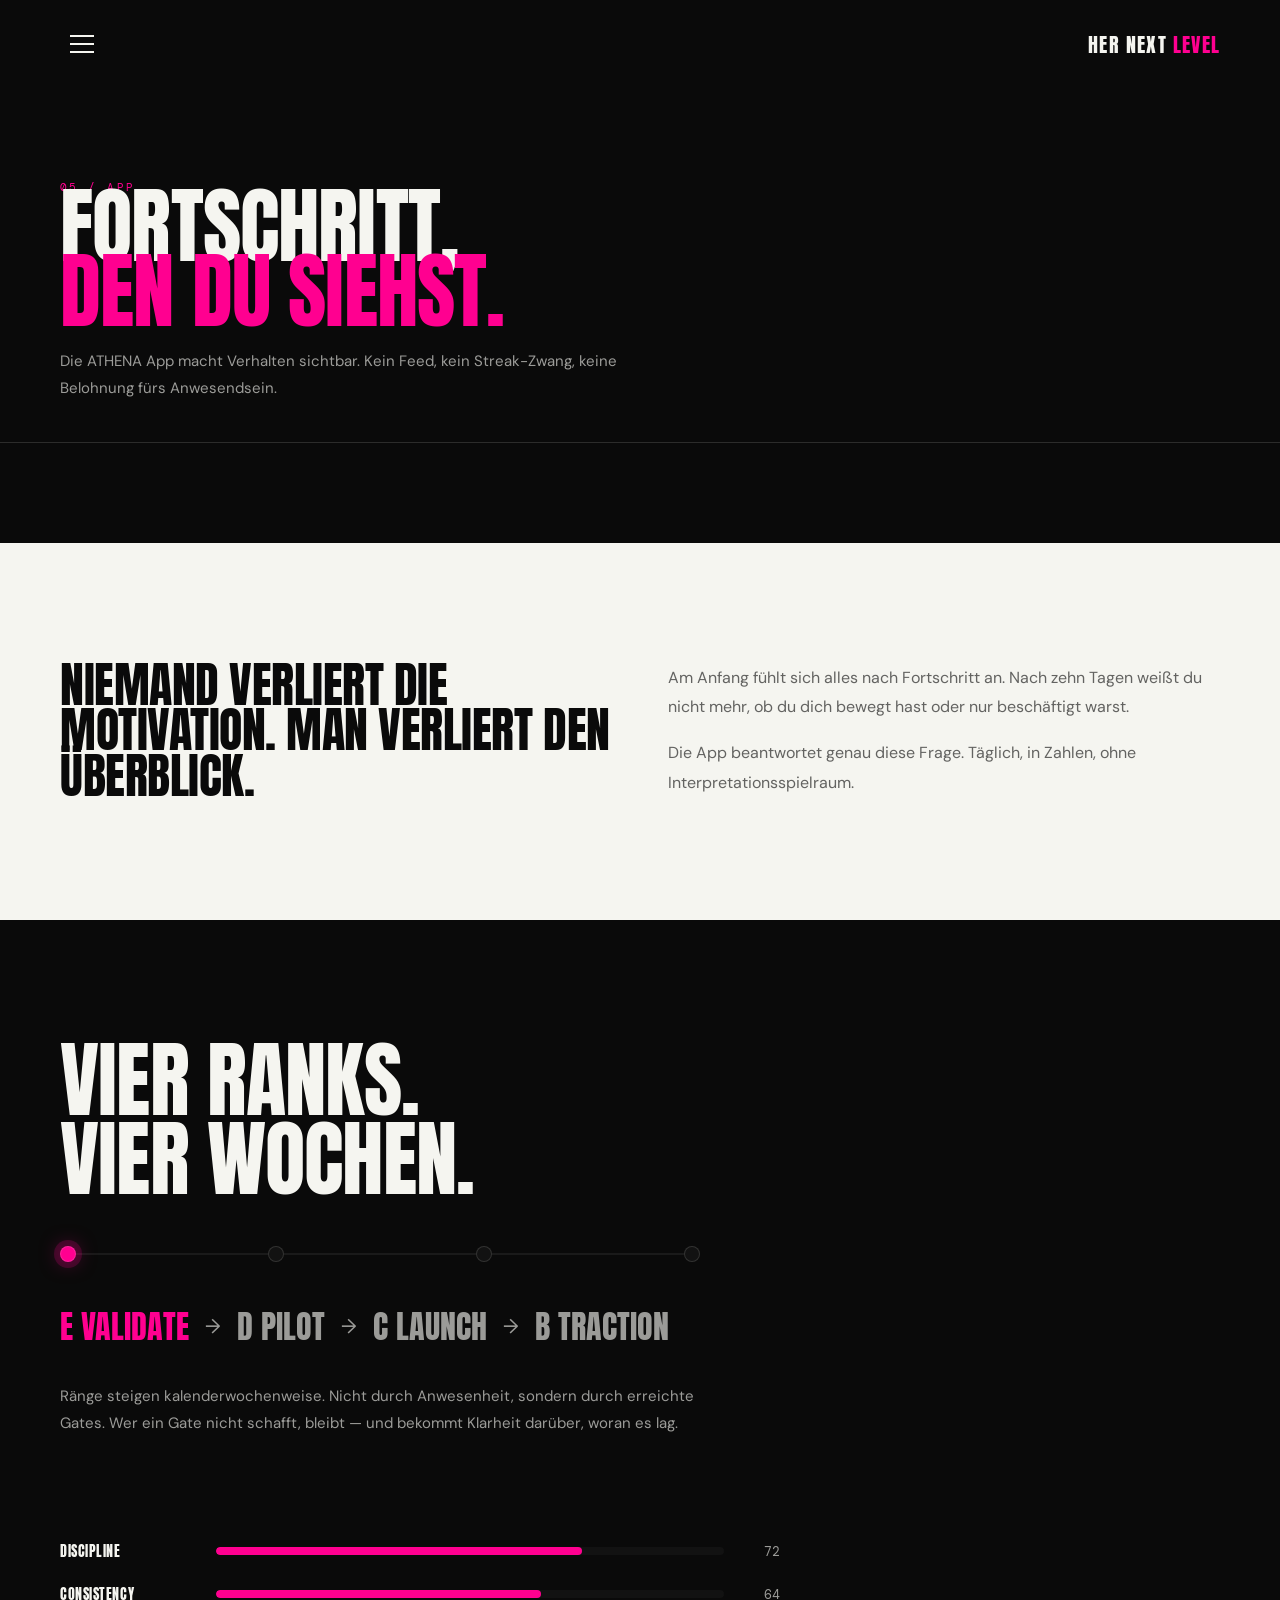
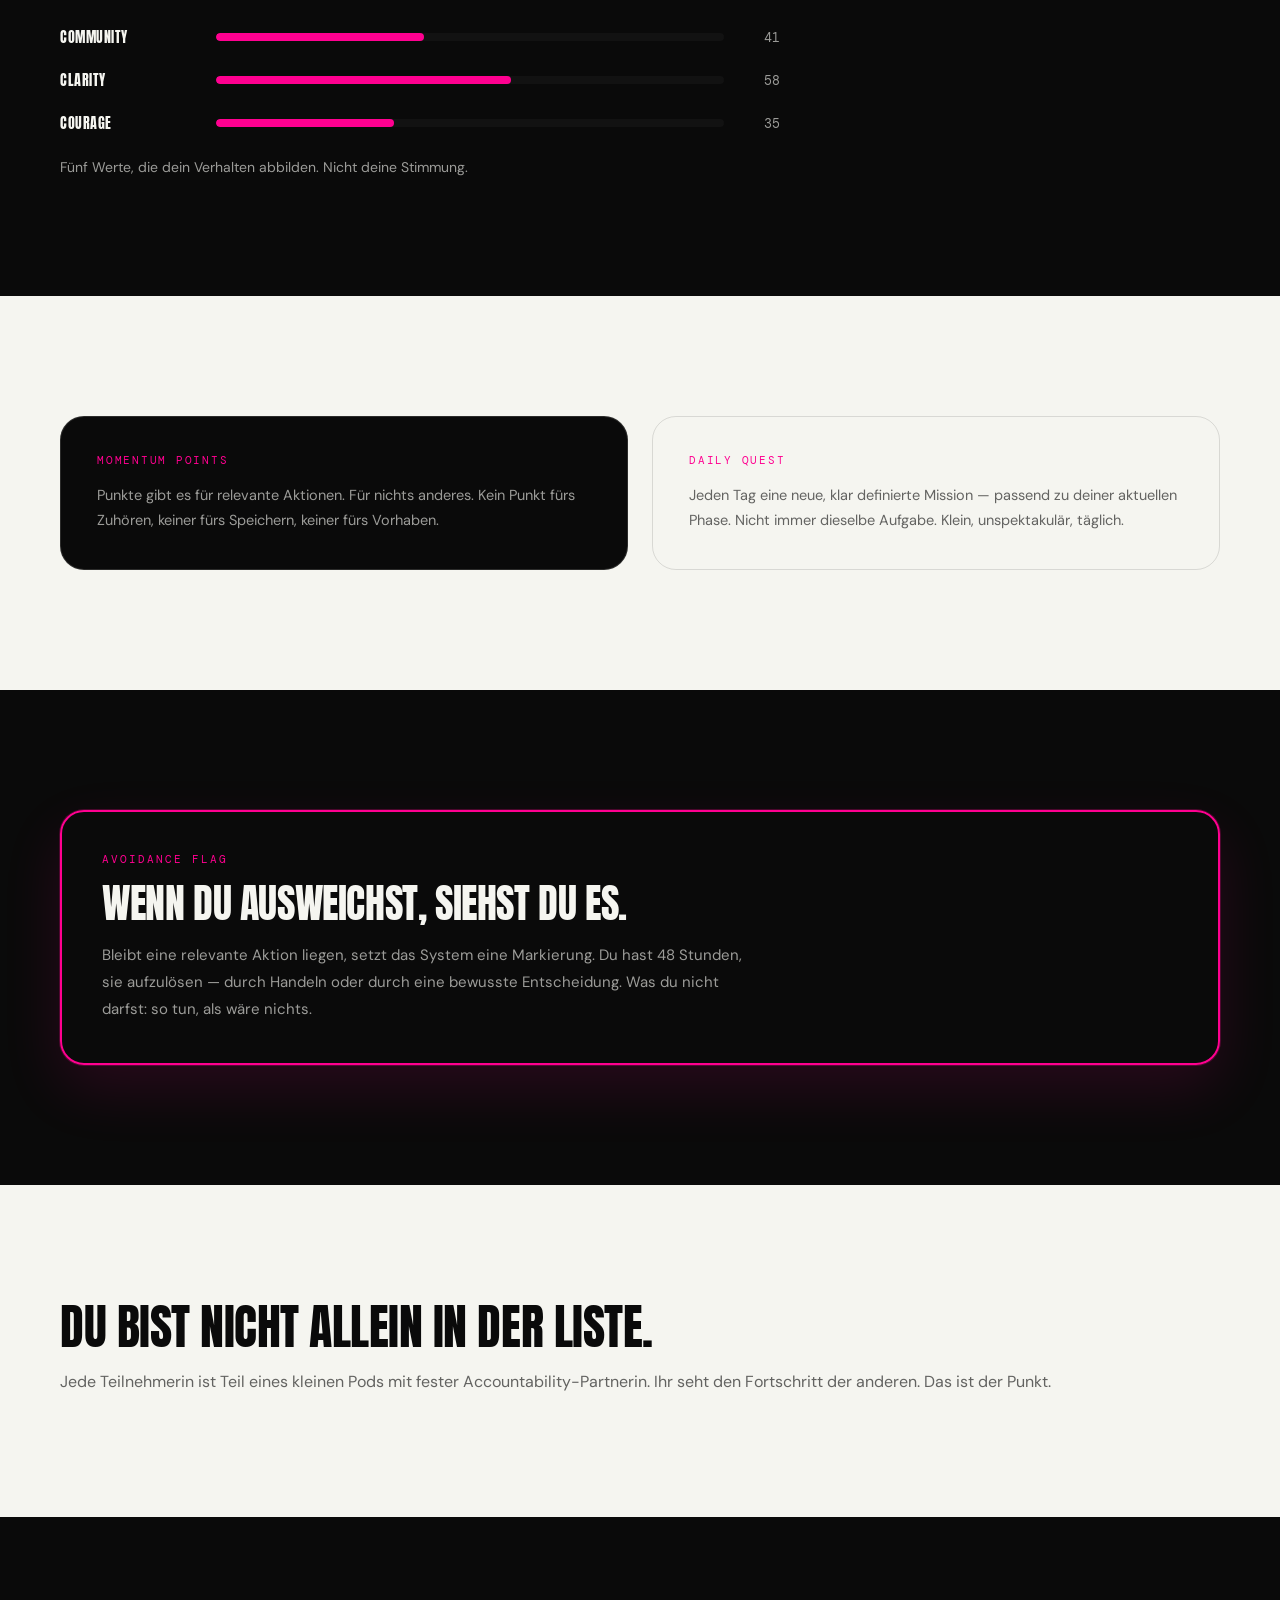
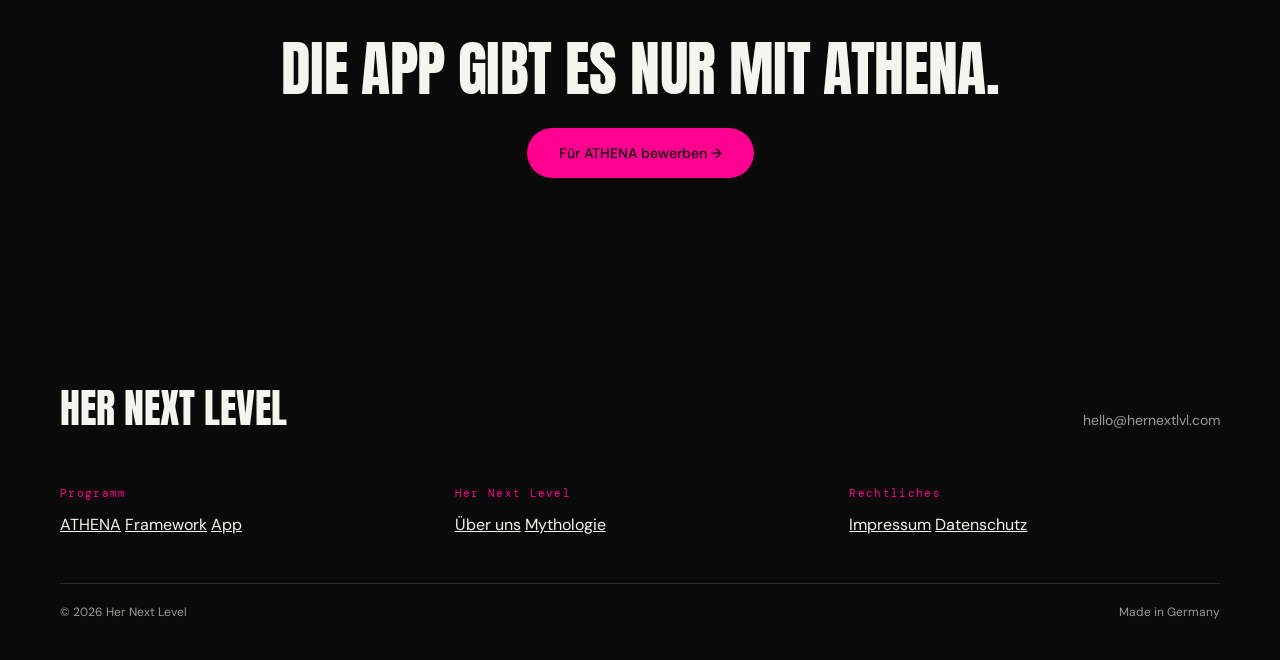
==== app.html @ 0ff59243 "Initial commit: ATHENA website (7 pages, per spec) Full rebuild of the Her Next Level site around th" ====
<!DOCTYPE html>
<html lang="de">
<head>
<meta charset="UTF-8">
<meta name="viewport" content="width=device-width, initial-scale=1.0">
<title>App — Her Next Level</title>
<meta name="description" content="Die ATHENA App macht Verhalten sichtbar. Kein Feed, kein Streak-Zwang, keine Belohnung fürs Anwesendsein.">
<link rel="preconnect" href="https://fonts.googleapis.com">
<link href="https://fonts.googleapis.com/css2?family=Anton&family=DM+Sans:wght@400;500;700&family=DM+Mono:wght@400;500&display=swap" rel="stylesheet">
<style>
  :root {
    --pink:      #FF0090;
    --black:     #0A0A0A;
    --cream:     #F5F5F0;
    --card-dark: #121212;
    --line-dark: rgba(245,245,240,0.14);
    --line-light:rgba(10,10,10,0.12);
    --muted-dark: rgba(245,245,240,0.62);
    --muted-light:rgba(10,10,10,0.62);
  }
  * { margin:0; padding:0; box-sizing:border-box; }
  html { scroll-behavior:smooth; overflow-x:hidden; }
  body { background:var(--black); color:var(--cream); font-family:'DM Sans',sans-serif; font-weight:400; }
  img { max-width:100%; display:block; }
  a { color:inherit; }
  button, input, textarea { font-family:inherit; }

  .container { max-width:1240px; margin:0 auto; padding:0 40px; }
  @media (max-width:640px) { .container { padding:0 24px; } }

  h1,h2,h3,.headline {
    font-family:'Anton',sans-serif; text-transform:uppercase;
    line-height:0.95; letter-spacing:-0.01em; font-weight:400;
  }
  .headline { font-size:clamp(48px,6.5vw,104px); }
  .eyebrow {
    font-family:'DM Mono',monospace; font-size:11px; letter-spacing:0.22em;
    text-transform:uppercase; color:var(--pink);
  }

  section.section { padding:120px 0; position:relative; }
  @media (max-width:640px) { section.section { padding:72px 0; } }
  .section-dark { background:var(--black); color:var(--cream); }
  .section-light { background:var(--cream); color:var(--black); }

  .reveal { opacity:0; transform:translateY(24px); transition:opacity .5s ease, transform .5s ease; }
  .reveal.visible { opacity:1; transform:translateY(0); }

  #scroll-track { position:fixed; top:0; right:0; width:4px; height:100%; z-index:200; pointer-events:none; }
  #scroll-bar { width:100%; height:0%; background:var(--pink); }

  /* ============ NAV V2 (burger) ============ */
  .site-nav-v2 { position:fixed; top:0; left:0; right:0; z-index:1000; padding:22px 0; transition:background .3s, border-color .3s; border-bottom:1px solid transparent; }
  .site-nav-v2 .container { display:flex; align-items:center; justify-content:space-between; }
  .site-nav-v2.scrolled { background:rgba(10,10,10,0.92); backdrop-filter:blur(12px); border-color:var(--line-dark); }
  .nav-logo-v2 { font-family:'Anton',sans-serif; font-size:20px; letter-spacing:0.06em; text-transform:uppercase; color:var(--cream); text-decoration:none; }
  .nav-logo-v2 .pink { color:var(--pink); }

  .burger-btn { width:44px; height:44px; display:flex; align-items:center; justify-content:center; flex-direction:column; gap:6px; background:none; border:none; cursor:pointer; position:relative; z-index:1002; }
  .burger-btn span { width:24px; height:2px; background:var(--cream); display:block; transition:transform .3s ease, opacity .3s ease; }
  .burger-btn.open span:nth-child(1) { transform:translateY(8px) rotate(45deg); }
  .burger-btn.open span:nth-child(2) { opacity:0; }
  .burger-btn.open span:nth-child(3) { transform:translateY(-8px) rotate(-45deg); }

  .nav-overlay {
    position:fixed; inset:0; z-index:1001; background:var(--black);
    transform:translateX(100%); transition:transform .4s cubic-bezier(.7,0,.2,1);
    display:flex; flex-direction:column; justify-content:space-between;
    padding:120px 40px 40px; overflow-y:auto;
  }
  .nav-overlay.open { transform:translateX(0); }
  @media (max-width:640px) { .nav-overlay { padding:110px 24px 32px; } }

  .nav-overlay-links { display:flex; flex-direction:column; gap:6px; }
  .nav-overlay-links a {
    font-family:'Anton',sans-serif; font-size:clamp(36px,6vw,68px); text-transform:uppercase;
    color:var(--cream); text-decoration:none; position:relative; display:inline-flex; align-items:baseline; gap:16px;
    width:fit-content; opacity:0; transform:translateY(20px); transition:opacity .3s ease, transform .3s ease, color .2s ease;
  }
  .nav-overlay.open .nav-overlay-links a { opacity:1; transform:translateY(0); }
  .nav-overlay-links a .nav-num { font-family:'DM Mono',monospace; font-size:11px; color:var(--pink); }
  .nav-overlay-links a::after {
    content:''; position:absolute; left:0; bottom:6px; width:0; height:2px; background:var(--pink); transition:width .25s ease;
  }
  .nav-overlay-links a:hover::after { width:100%; }
  .nav-overlay-links a:hover { color:var(--pink); }
  .nav-overlay-links a.active { color:var(--pink); }
  .nav-dot { display:none; width:8px; height:8px; border-radius:50%; background:var(--pink); }
  .nav-overlay-links a.active .nav-dot { display:inline-block; }
  @media (max-width:640px) { .nav-overlay-links a { font-size:clamp(32px,9vw,48px); } }

  .nav-overlay-foot { display:flex; justify-content:space-between; align-items:flex-end; flex-wrap:wrap; gap:24px; }
  .nav-overlay-meta { font-family:'DM Mono',monospace; font-size:11px; color:var(--muted-dark); display:flex; gap:16px; flex-wrap:wrap; }
  .nav-overlay-meta a { color:var(--muted-dark); text-decoration:none; }
  .nav-overlay-meta a:hover { color:var(--cream); }
  .nav-overlay-cta {
    display:inline-flex; align-items:center; gap:8px; background:var(--pink); color:var(--black);
    border-radius:999px; padding:14px 26px; font-size:14px; font-weight:500; text-decoration:none; white-space:nowrap;
  }
  @media (max-width:640px) { .nav-overlay-foot { flex-direction:column; align-items:stretch; } .nav-overlay-cta { justify-content:center; } }

  body.menu-open { overflow:hidden; }

  /* ============ FOOTER V2 ============ */
  footer.site-footer-v2 { background:var(--black); color:var(--cream); padding:80px 0 40px; }
  .footer-row1 { display:flex; justify-content:space-between; align-items:baseline; flex-wrap:wrap; gap:16px; margin-bottom:48px; }
  .footer-brand-v2 { font-family:'Anton',sans-serif; font-size:clamp(28px,4vw,40px); text-transform:uppercase; }
  .footer-email-v2 { font-size:14px; color:var(--muted-dark); }
  .footer-cols { display:grid; grid-template-columns:repeat(3,1fr); gap:24px; margin-bottom:48px; }
  @media (max-width:700px) { .footer-cols { grid-template-columns:1fr; gap:32px; } }
  .footer-col-label { font-family:'DM Mono',monospace; font-size:11px; letter-spacing:0.12em; color:var(--pink); margin-bottom:14px; }
  .footer-col a { display:block; font-size:14px; color:var(--muted-dark); text-decoration:none; margin-bottom:8px; transition:color .2s; }
  .footer-col a:hover { color:var(--cream); }
  .footer-line-v2 { height:1px; background:var(--line-dark); margin-bottom:20px; }
  .footer-bottom-row { display:flex; justify-content:space-between; font-size:12px; color:var(--muted-dark); flex-wrap:wrap; gap:8px; }

  /* ============ PAGE HEADER ============ */
  .page-header { padding:180px 0 100px; background:var(--black); color:var(--cream); }
  @media (max-width:640px) { .page-header { padding:140px 0 64px; } }
  .page-header .headline { margin-bottom:24px; line-height:0.78; }
  .page-header .headline .pink { color:var(--pink); }
  .page-header-sub { font-size:15px; line-height:1.8; color:var(--muted-dark); max-width:560px; margin-bottom:40px; }
  .page-header-line { height:1px; background:var(--line-dark); }

  /* ============ PAGE-SPECIFIC ============ */
  .app-grid { display:grid; grid-template-columns:1fr 1fr; gap:56px; align-items:start; }
  @media (max-width:900px) { .app-grid { grid-template-columns:1fr; gap:32px; } }
  .app-headline-light { font-size:clamp(30px,4.2vw,48px); color:var(--black); }
  .app-copy { font-size:16px; line-height:1.85; color:var(--muted-light); }
  .app-copy p + p { margin-top:16px; }

  .ranks-progress { display:flex; align-items:center; justify-content:space-between; max-width:640px; margin:48px 0 40px; position:relative; }
  .ranks-progress::before {
    content:''; position:absolute; top:50%; left:8px; right:8px; height:1px; background:var(--line-dark); transform:translateY(-50%); z-index:0;
  }
  .ranks-dot { width:16px; height:16px; border-radius:50%; background:var(--card-dark); border:1px solid var(--line-dark); position:relative; z-index:1; }
  .ranks-dot.active { background:var(--pink); box-shadow:0 0 0 6px rgba(255,0,144,.18), 0 0 20px rgba(255,0,144,.5); }

  .ranks-row { display:flex; align-items:center; gap:16px; flex-wrap:wrap; margin-bottom:32px; }
  .ranks-row .rank-item { font-family:'Anton',sans-serif; font-size:clamp(22px,3vw,32px); text-transform:uppercase; color:var(--muted-dark); }
  .ranks-row .rank-item.active { color:var(--pink); }
  .ranks-row .rank-arrow { color:var(--muted-dark); font-size:20px; }
  .ranks-text { font-size:15px; line-height:1.8; color:var(--muted-dark); max-width:640px; }

  .stats-bars { display:flex; flex-direction:column; gap:22px; max-width:720px; margin:40px 0 24px; }
  .stat-bar-row { display:grid; grid-template-columns:140px 1fr 40px; align-items:center; gap:16px; }
  @media (max-width:600px) { .stat-bar-row { grid-template-columns:100px 1fr 32px; } }
  .stat-bar-name { font-family:'Anton',sans-serif; font-size:14px; letter-spacing:0.04em; text-transform:uppercase; color:var(--cream); }
  .stat-bar-track { height:8px; background:var(--card-dark); border-radius:999px; overflow:hidden; }
  .stat-bar-fill { height:100%; width:0%; background:var(--pink); border-radius:999px; transition:width 1.1s cubic-bezier(.2,.7,.2,1); }
  .stat-bar-value { font-family:'DM Mono',monospace; font-size:13px; color:var(--muted-dark); text-align:right; }
  .stats-subtitle { font-size:14px; color:var(--muted-dark); }

  .mq-row { display:grid; grid-template-columns:1fr 1fr; gap:24px; }
  @media (max-width:760px) { .mq-row { grid-template-columns:1fr; } }
  .mq-card { border-radius:24px; padding:36px; border:1px solid var(--line-light); }
  .mq-label { font-family:'DM Mono',monospace; font-size:11px; letter-spacing:0.16em; text-transform:uppercase; color:var(--pink); margin-bottom:16px; }
  .mq-text { font-size:14.5px; line-height:1.75; color:var(--muted-light); }

  .flag-box { border:2px solid var(--pink); border-radius:24px; padding:40px; box-shadow:0 0 0 1px rgba(255,0,144,.25), 0 24px 60px rgba(255,0,144,.12); }
  .flag-label { font-family:'DM Mono',monospace; font-size:11px; letter-spacing:0.18em; text-transform:uppercase; color:var(--pink); margin-bottom:16px; }
  .flag-title { font-family:'Anton',sans-serif; font-size:clamp(26px,4vw,40px); text-transform:uppercase; margin-bottom:18px; line-height:1.05; }
  .flag-text { font-size:15px; line-height:1.8; color:var(--muted-dark); max-width:640px; }

  .closer-dark { text-align:center; }
  .closer-dark-title { font-family:'Anton',sans-serif; font-size:clamp(30px,5.5vw,60px); text-transform:uppercase; margin-bottom:28px; line-height:1.05; }
  .closer-dark-btn {
    display:inline-flex; align-items:center; gap:8px; background:var(--pink); color:var(--black);
    border-radius:999px; padding:16px 32px; font-size:14px; font-weight:500; text-decoration:none; transition:opacity .2s;
  }
  .closer-dark-btn:hover { opacity:0.85; }
</style>
</head>
<body>

<div id="scroll-track"><div id="scroll-bar"></div></div>

<nav class="site-nav-v2" id="siteNav">
  <div class="container">
    <button class="burger-btn" id="burgerBtn" aria-label="Menü öffnen" aria-expanded="false">
      <span></span><span></span><span></span>
    </button>
    <a href="index.html" class="nav-logo-v2">HER NEXT <span class="pink">LEVEL</span></a>
  </div>
</nav>

<div class="nav-overlay" id="navOverlay">
  <div class="nav-overlay-links">
    <a href="index.html"><span class="nav-dot"></span><span class="nav-num">01</span>&nbsp;ATHENA</a>
    <a href="ueber-uns.html"><span class="nav-dot"></span><span class="nav-num">02</span>&nbsp;ÜBER UNS</a>
    <a href="framework.html"><span class="nav-dot"></span><span class="nav-num">03</span>&nbsp;FRAMEWORK</a>
    <a href="mythologie.html"><span class="nav-dot"></span><span class="nav-num">04</span>&nbsp;MYTHOLOGIE</a>
    <a href="app.html" class="active"><span class="nav-dot"></span><span class="nav-num">05</span>&nbsp;APP</a>
  </div>
  <div class="nav-overlay-foot">
    <div class="nav-overlay-meta">
      <a href="mailto:hello@hernextlvl.com">hello@hernextlvl.com</a>
      <a href="impressum.html">Impressum</a>
      <a href="datenschutz.html">Datenschutz</a>
    </div>
    <a href="index.html#bewerbung" class="nav-overlay-cta">Für ATHENA bewerben →</a>
  </div>
</div>

<header class="page-header">
  <div class="container">
    <p class="eyebrow reveal">05 / APP</p>
    <h1 class="headline reveal">FORTSCHRITT,<br><span class="pink">DEN DU SIEHST.</span></h1>
    <p class="page-header-sub reveal">Die ATHENA App macht Verhalten sichtbar. Kein Feed, kein Streak-Zwang, keine Belohnung fürs Anwesendsein.</p>
  </div>
  <div class="page-header-line"></div>
</header>

<!-- Block 1 — Das Problem mit Motivation -->
<section class="section section-light">
  <div class="container">
    <div class="app-grid">
      <h2 class="app-headline-light reveal">NIEMAND VERLIERT DIE MOTIVATION. MAN VERLIERT DEN ÜBERBLICK.</h2>
      <div class="app-copy reveal">
        <p>Am Anfang fühlt sich alles nach Fortschritt an. Nach zehn Tagen weißt du nicht mehr, ob du dich bewegt hast oder nur beschäftigt warst.</p>
        <p>Die App beantwortet genau diese Frage. Täglich, in Zahlen, ohne Interpretationsspielraum.</p>
      </div>
    </div>
  </div>
</section>

<!-- Block 2 — Ranks -->
<section class="section section-dark" style="padding-bottom:0;">
  <div class="container">
    <h2 class="headline reveal">VIER RANKS.<br>VIER WOCHEN.</h2>

    <div class="ranks-progress reveal">
      <div class="ranks-dot active"></div>
      <div class="ranks-dot"></div>
      <div class="ranks-dot"></div>
      <div class="ranks-dot"></div>
    </div>

    <div class="ranks-row reveal">
      <span class="rank-item active">E VALIDATE</span>
      <span class="rank-arrow">→</span>
      <span class="rank-item">D PILOT</span>
      <span class="rank-arrow">→</span>
      <span class="rank-item">C LAUNCH</span>
      <span class="rank-arrow">→</span>
      <span class="rank-item">B TRACTION</span>
    </div>

    <p class="ranks-text reveal" style="padding-bottom:64px;">Ränge steigen kalenderwochenweise. Nicht durch Anwesenheit, sondern durch erreichte Gates. Wer ein Gate nicht schafft, bleibt — und bekommt Klarheit darüber, woran es lag.</p>
  </div>
</section>

<!-- Block 3 — Stats -->
<section class="section section-dark" style="padding-top:0;">
  <div class="container">
    <div class="stats-bars reveal" id="statsBars">
      <div class="stat-bar-row">
        <span class="stat-bar-name">Discipline</span>
        <div class="stat-bar-track"><div class="stat-bar-fill" data-value="72"></div></div>
        <span class="stat-bar-value">72</span>
      </div>
      <div class="stat-bar-row">
        <span class="stat-bar-name">Consistency</span>
        <div class="stat-bar-track"><div class="stat-bar-fill" data-value="64"></div></div>
        <span class="stat-bar-value">64</span>
      </div>
      <div class="stat-bar-row">
        <span class="stat-bar-name">Community</span>
        <div class="stat-bar-track"><div class="stat-bar-fill" data-value="41"></div></div>
        <span class="stat-bar-value">41</span>
      </div>
      <div class="stat-bar-row">
        <span class="stat-bar-name">Clarity</span>
        <div class="stat-bar-track"><div class="stat-bar-fill" data-value="58"></div></div>
        <span class="stat-bar-value">58</span>
      </div>
      <div class="stat-bar-row">
        <span class="stat-bar-name">Courage</span>
        <div class="stat-bar-track"><div class="stat-bar-fill" data-value="35"></div></div>
        <span class="stat-bar-value">35</span>
      </div>
    </div>
    <p class="stats-subtitle reveal">Fünf Werte, die dein Verhalten abbilden. Nicht deine Stimmung.</p>
  </div>
</section>

<!-- Block 4 — Momentum Points & Daily Quest -->
<section class="section section-light">
  <div class="container">
    <div class="mq-row reveal">
      <div class="mq-card" style="background:var(--black); border-color:var(--line-dark);">
        <p class="mq-label">Momentum Points</p>
        <p class="mq-text" style="color:var(--muted-dark);">Punkte gibt es für relevante Aktionen. Für nichts anderes. Kein Punkt fürs Zuhören, keiner fürs Speichern, keiner fürs Vorhaben.</p>
      </div>
      <div class="mq-card">
        <p class="mq-label">Daily Quest</p>
        <p class="mq-text">Jeden Tag eine neue, klar definierte Mission — passend zu deiner aktuellen Phase. Nicht immer dieselbe Aufgabe. Klein, unspektakulär, täglich.</p>
      </div>
    </div>
  </div>
</section>

<!-- Block 5 — Avoidance Flag -->
<section class="section section-dark">
  <div class="container">
    <div class="flag-box reveal">
      <p class="flag-label">Avoidance Flag</p>
      <h2 class="flag-title">Wenn du ausweichst, siehst du es.</h2>
      <p class="flag-text">Bleibt eine relevante Aktion liegen, setzt das System eine Markierung. Du hast 48 Stunden, sie aufzulösen — durch Handeln oder durch eine bewusste Entscheidung. Was du nicht darfst: so tun, als wäre nichts.</p>
    </div>
  </div>
</section>

<!-- Block 6 — Pods -->
<section class="section section-light">
  <div class="container">
    <h2 class="app-headline-light reveal" style="margin-bottom:16px;">DU BIST NICHT ALLEIN IN DER LISTE.</h2>
    <p class="app-copy reveal">Jede Teilnehmerin ist Teil eines kleinen Pods mit fester Accountability-Partnerin. Ihr seht den Fortschritt der anderen. Das ist der Punkt.</p>
  </div>
</section>

<!-- Abschluss -->
<section class="section section-dark closer-dark">
  <div class="container">
    <h2 class="closer-dark-title reveal">Die App gibt es nur mit ATHENA.</h2>
    <a href="index.html#bewerbung" class="closer-dark-btn reveal">Für ATHENA bewerben →</a>
  </div>
</section>

<footer class="site-footer-v2">
  <div class="container">
    <div class="footer-row1">
      <p class="footer-brand-v2">Her Next Level</p>
      <p class="footer-email-v2">hello@hernextlvl.com</p>
    </div>
    <div class="footer-cols">
      <div>
        <p class="footer-col-label">Programm</p>
        <a href="index.html">ATHENA</a>
        <a href="framework.html">Framework</a>
        <a href="app.html">App</a>
      </div>
      <div>
        <p class="footer-col-label">Her Next Level</p>
        <a href="ueber-uns.html">Über uns</a>
        <a href="mythologie.html">Mythologie</a>
      </div>
      <div>
        <p class="footer-col-label">Rechtliches</p>
        <a href="impressum.html">Impressum</a>
        <a href="datenschutz.html">Datenschutz</a>
      </div>
    </div>
    <div class="footer-line-v2"></div>
    <div class="footer-bottom-row">
      <span>© 2026 Her Next Level</span>
      <span>Made in Germany</span>
    </div>
  </div>
</footer>

<script>
  (function () {
    const nav = document.getElementById('siteNav');
    const burgerBtn = document.getElementById('burgerBtn');
    const overlay = document.getElementById('navOverlay');

    window.addEventListener('scroll', () => {
      nav.classList.toggle('scrolled', window.scrollY > 40);
    }, { passive: true });

    function openMenu() {
      overlay.classList.add('open');
      burgerBtn.classList.add('open');
      burgerBtn.setAttribute('aria-expanded', 'true');
      document.body.classList.add('menu-open');
    }
    function closeMenu() {
      overlay.classList.remove('open');
      burgerBtn.classList.remove('open');
      burgerBtn.setAttribute('aria-expanded', 'false');
      document.body.classList.remove('menu-open');
    }
    burgerBtn.addEventListener('click', () => {
      overlay.classList.contains('open') ? closeMenu() : openMenu();
    });
    document.addEventListener('keydown', (e) => {
      if (e.key === 'Escape' && overlay.classList.contains('open')) closeMenu();
    });
    overlay.querySelectorAll('a').forEach(a => a.addEventListener('click', closeMenu));

    const links = overlay.querySelectorAll('.nav-overlay-links a');
    links.forEach((a, i) => { a.style.transitionDelay = (i * 60) + 'ms'; });
  })();

  const revealObserver = new IntersectionObserver((entries) => {
    entries.forEach(e => { if (e.isIntersecting) e.target.classList.add('visible'); });
  }, { threshold: 0.12 });
  document.querySelectorAll('.reveal').forEach(el => revealObserver.observe(el));

  // Animate stat bars once visible
  const statsBars = document.getElementById('statsBars');
  const statsObserver = new IntersectionObserver((entries) => {
    entries.forEach(e => {
      if (e.isIntersecting) {
        statsBars.querySelectorAll('.stat-bar-fill').forEach(fill => {
          fill.style.width = fill.dataset.value + '%';
        });
        statsObserver.disconnect();
      }
    });
  }, { threshold: 0.3 });
  statsObserver.observe(statsBars);

  const scrollBar = document.getElementById('scroll-bar');
  function updateScrollBar() {
    const h = document.documentElement;
    const scrolled = h.scrollTop;
    const total = h.scrollHeight - h.clientHeight;
    scrollBar.style.height = (total > 0 ? (scrolled / total) * 100 : 0) + '%';
  }
  window.addEventListener('scroll', updateScrollBar, { passive: true });
  updateScrollBar();
</script>
</body>
</html>
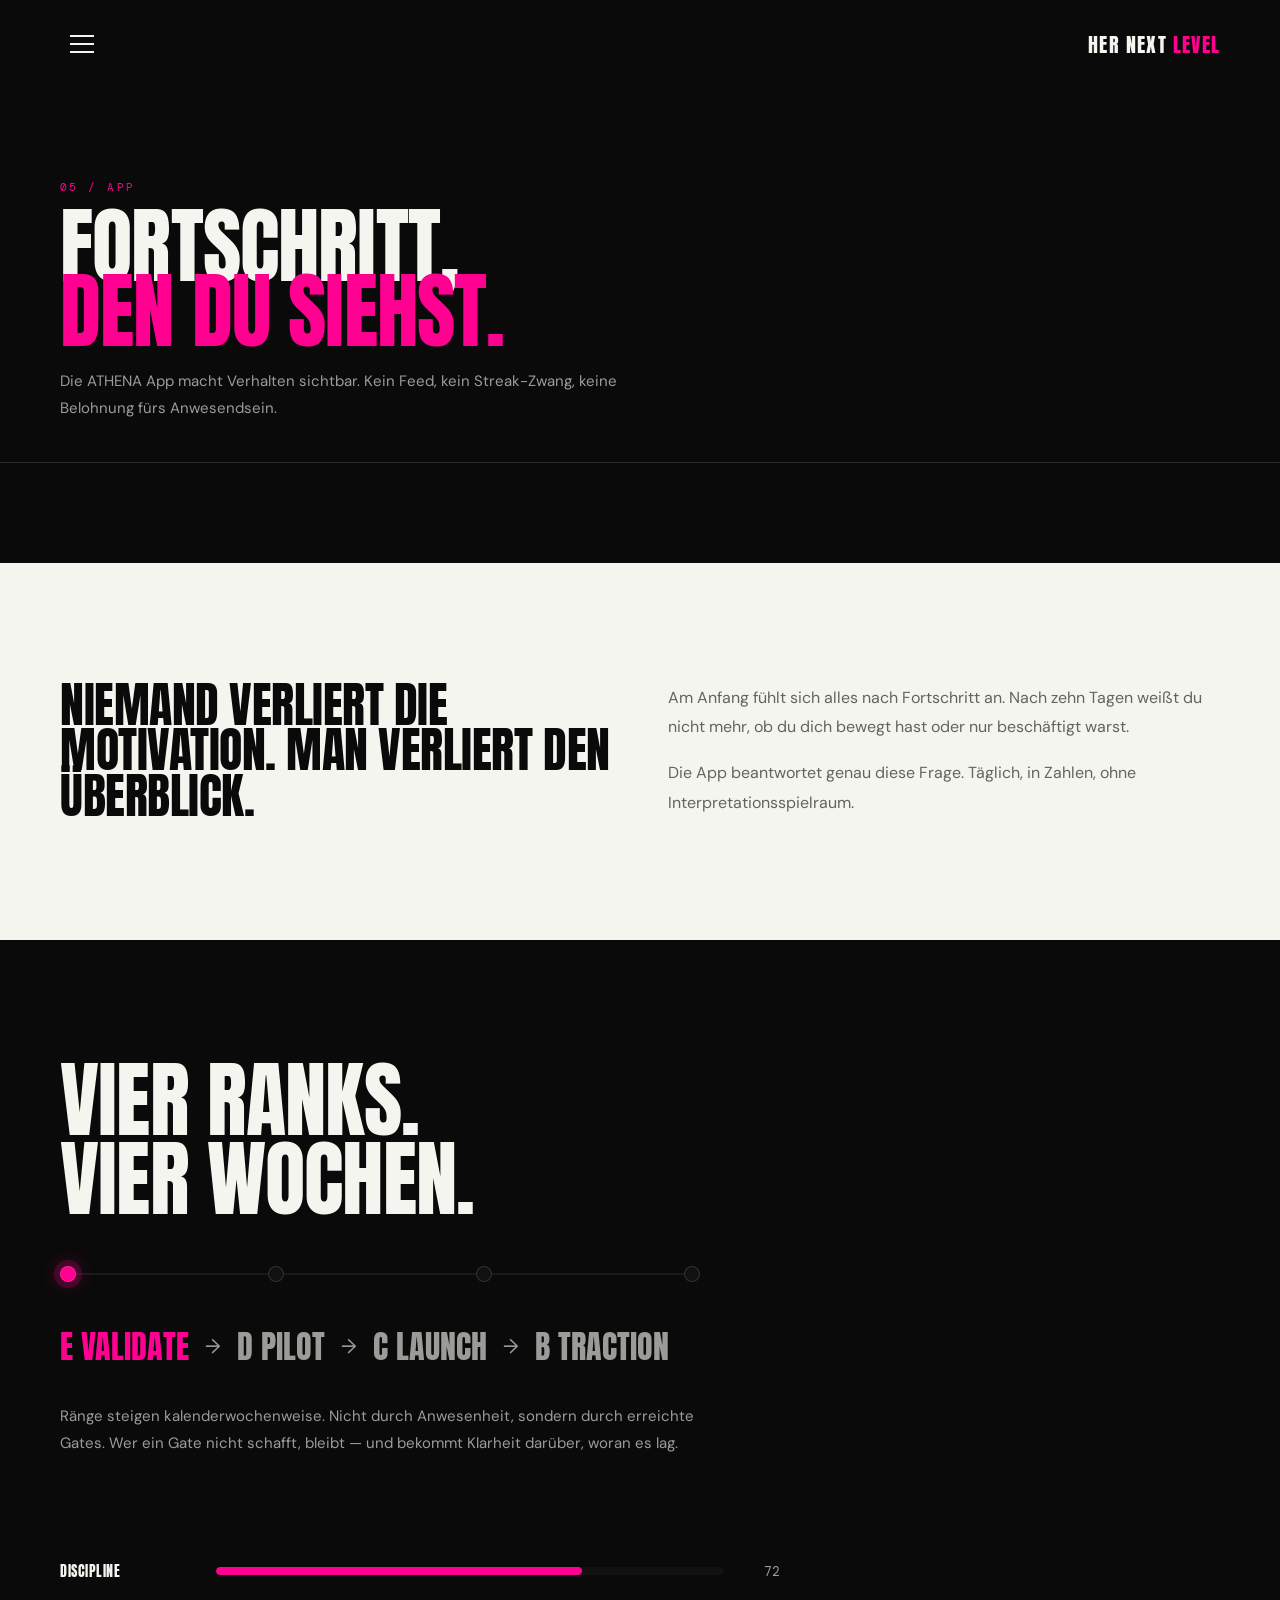
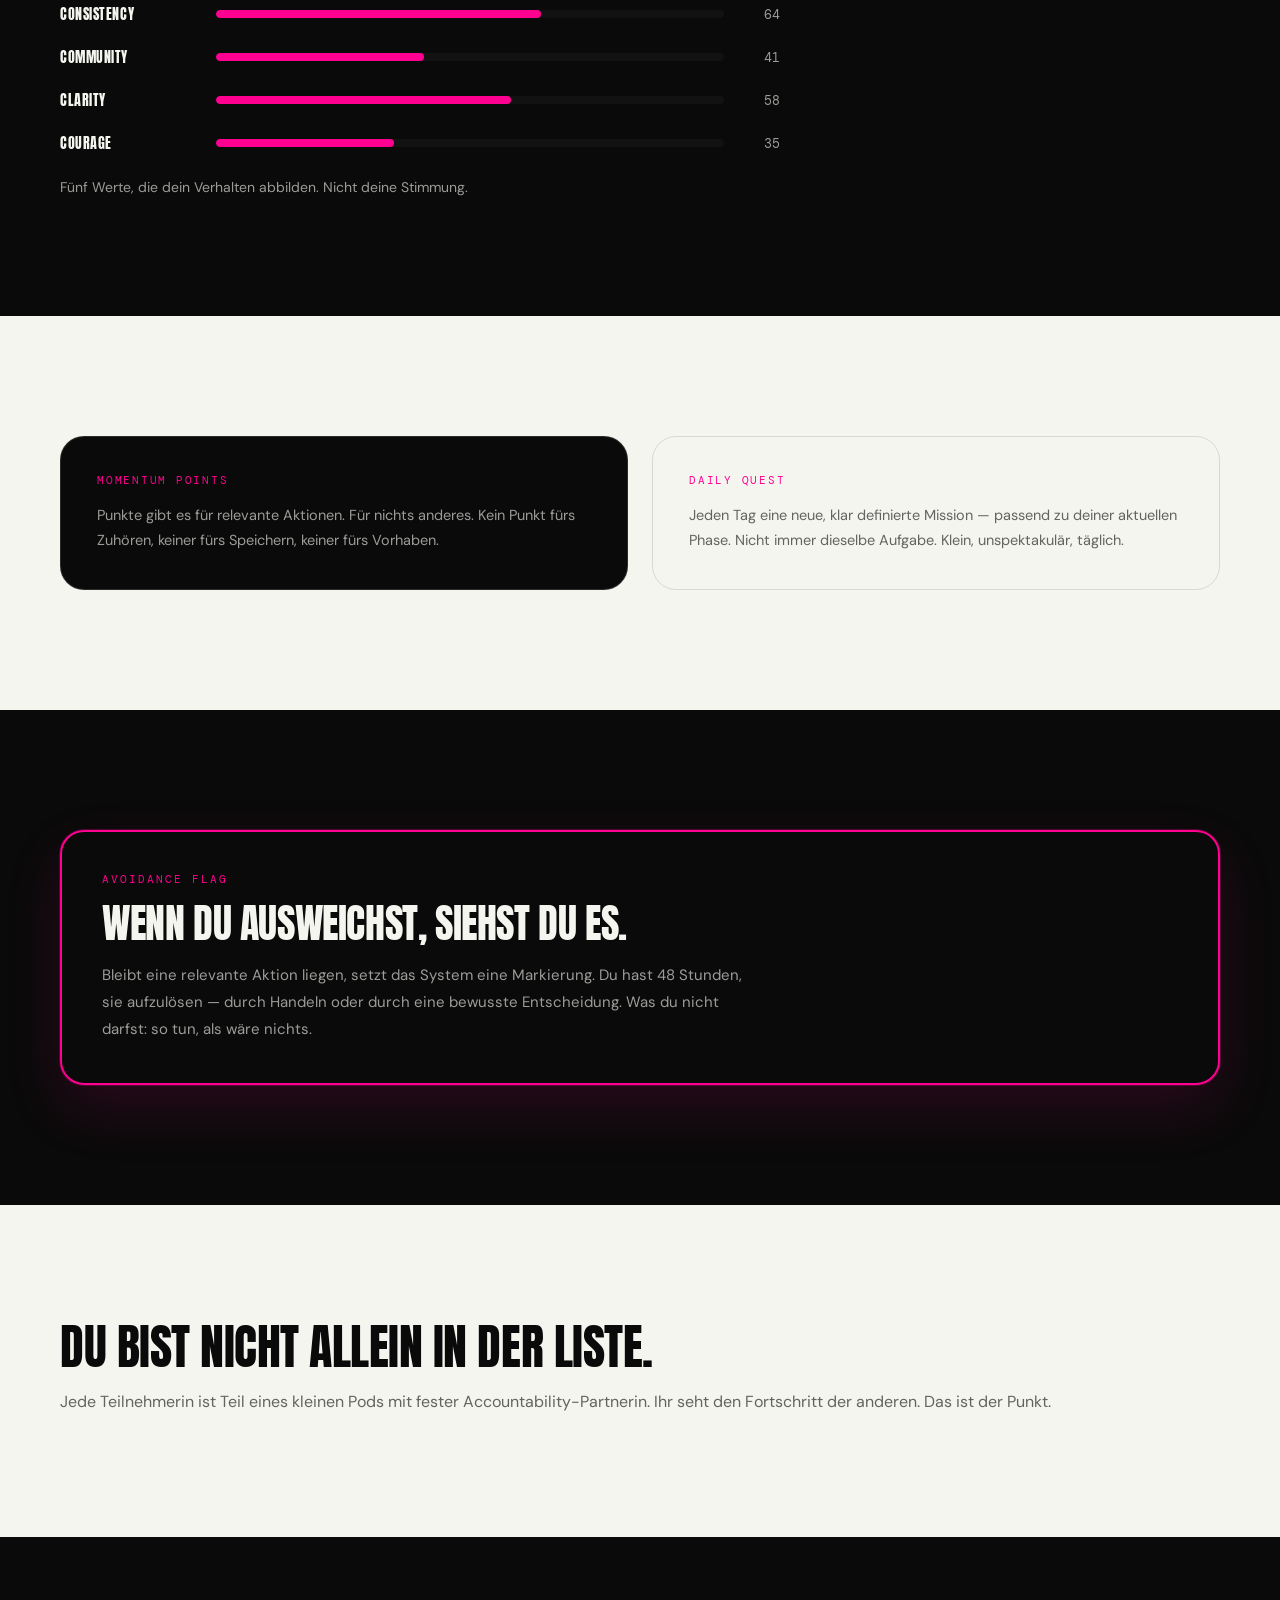
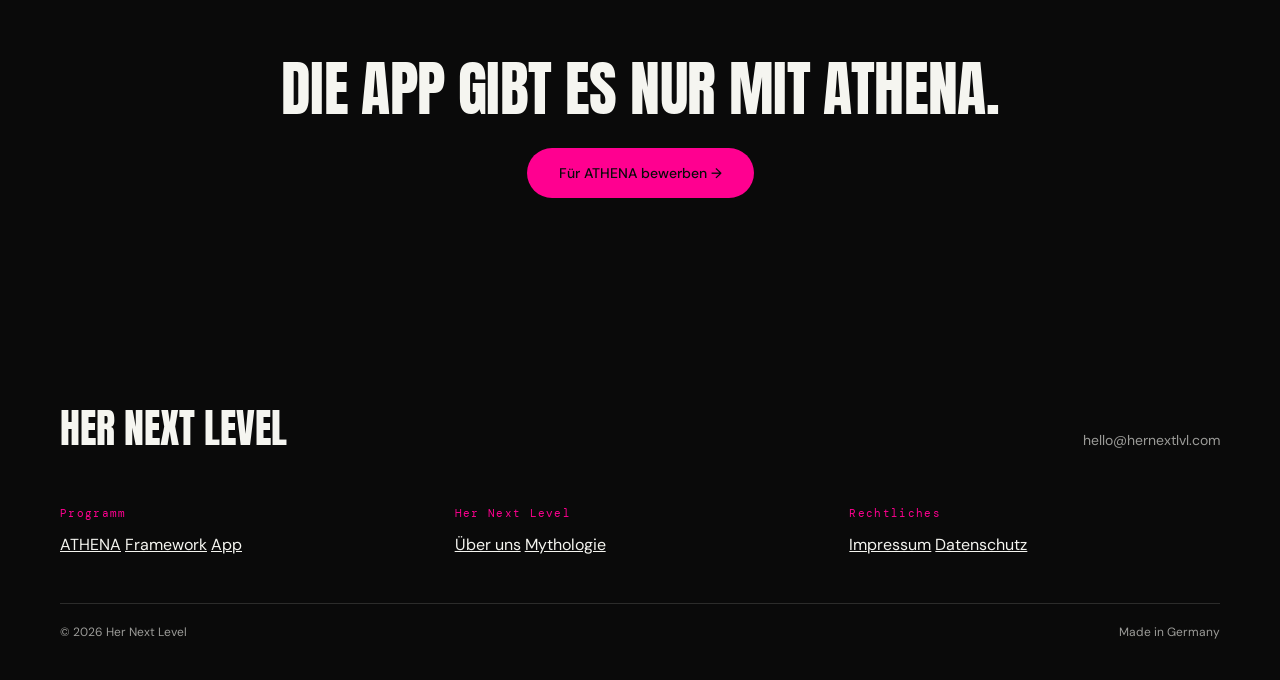
==== commit 2617fc19: "Fix eyebrow overlapping into headline below it .eyebrow had 0 margin-bottom, and the tight line-heig" ====
--- a/app.html
+++ b/app.html
@@ -36,6 +36,7 @@
   .eyebrow {
     font-family:'DM Mono',monospace; font-size:11px; letter-spacing:0.22em;
     text-transform:uppercase; color:var(--pink);
+    margin-bottom:20px;
   }
 
   section.section { padding:120px 0; position:relative; }
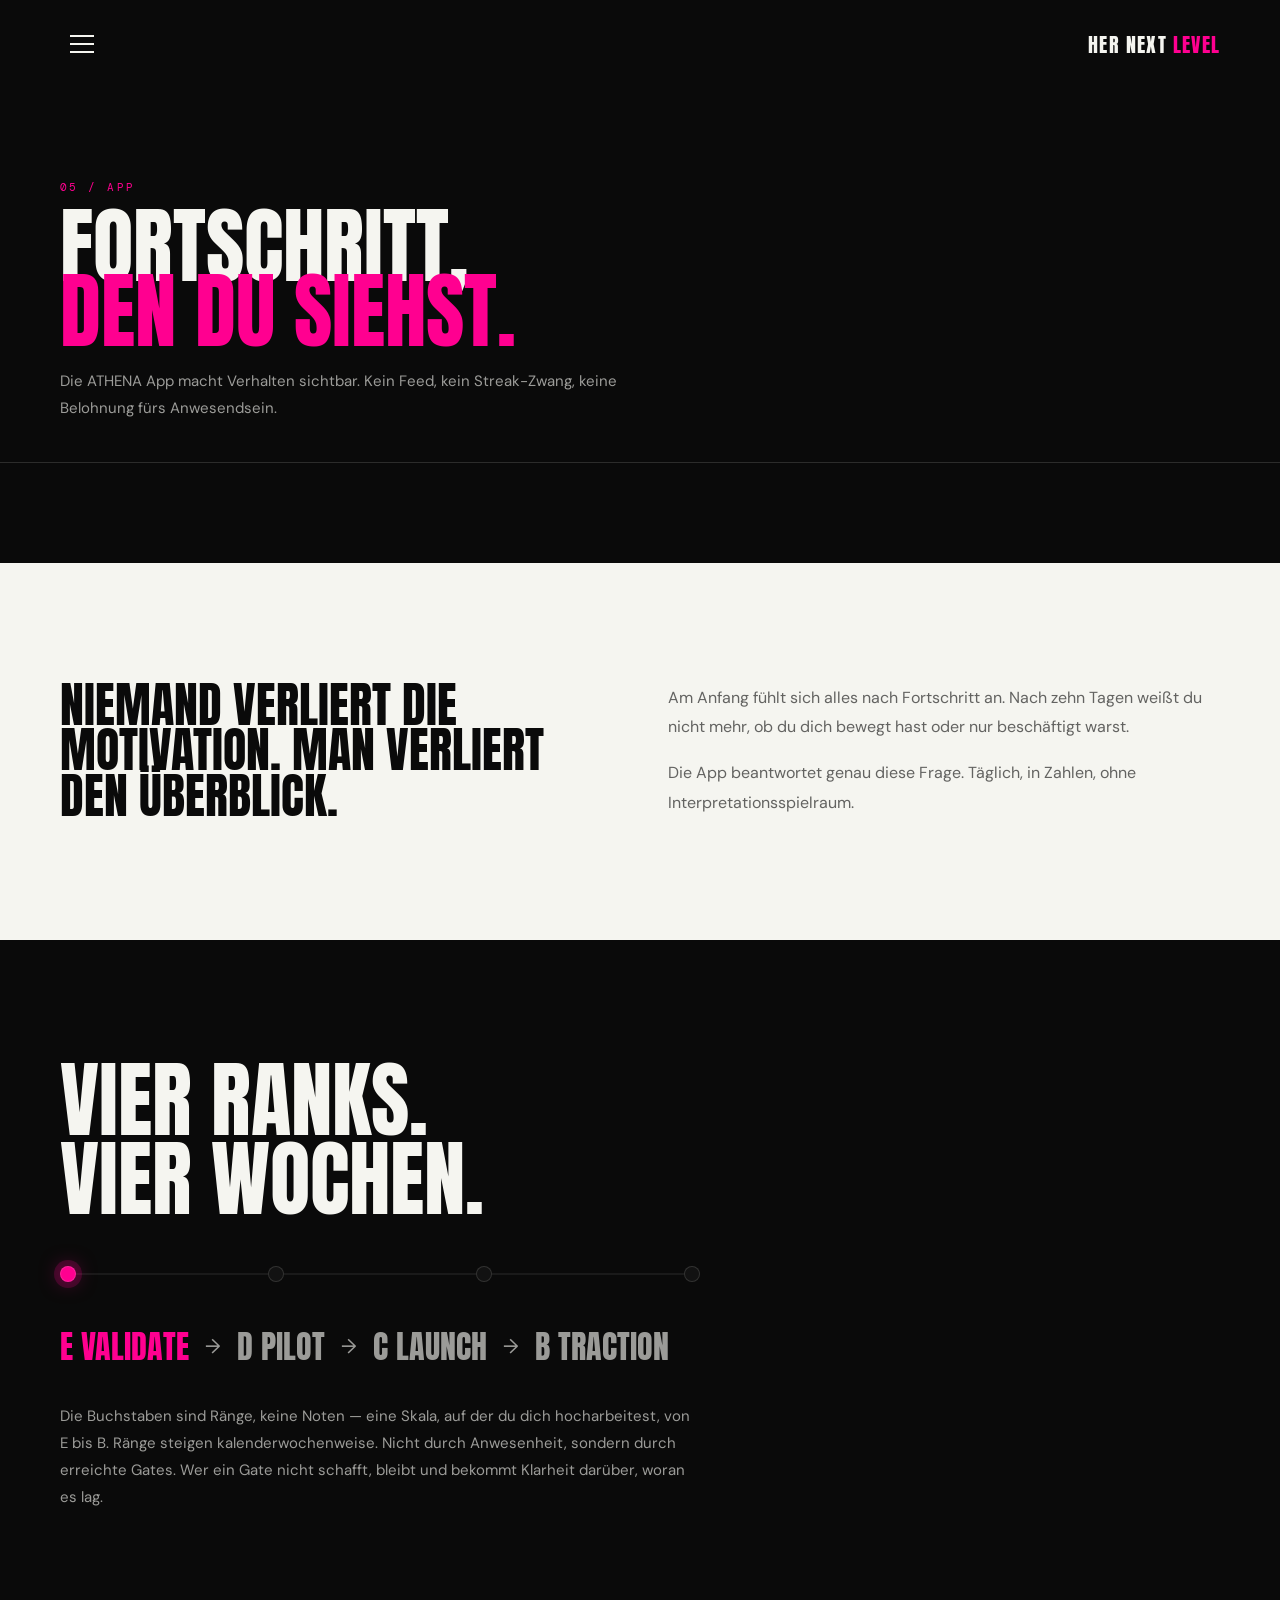
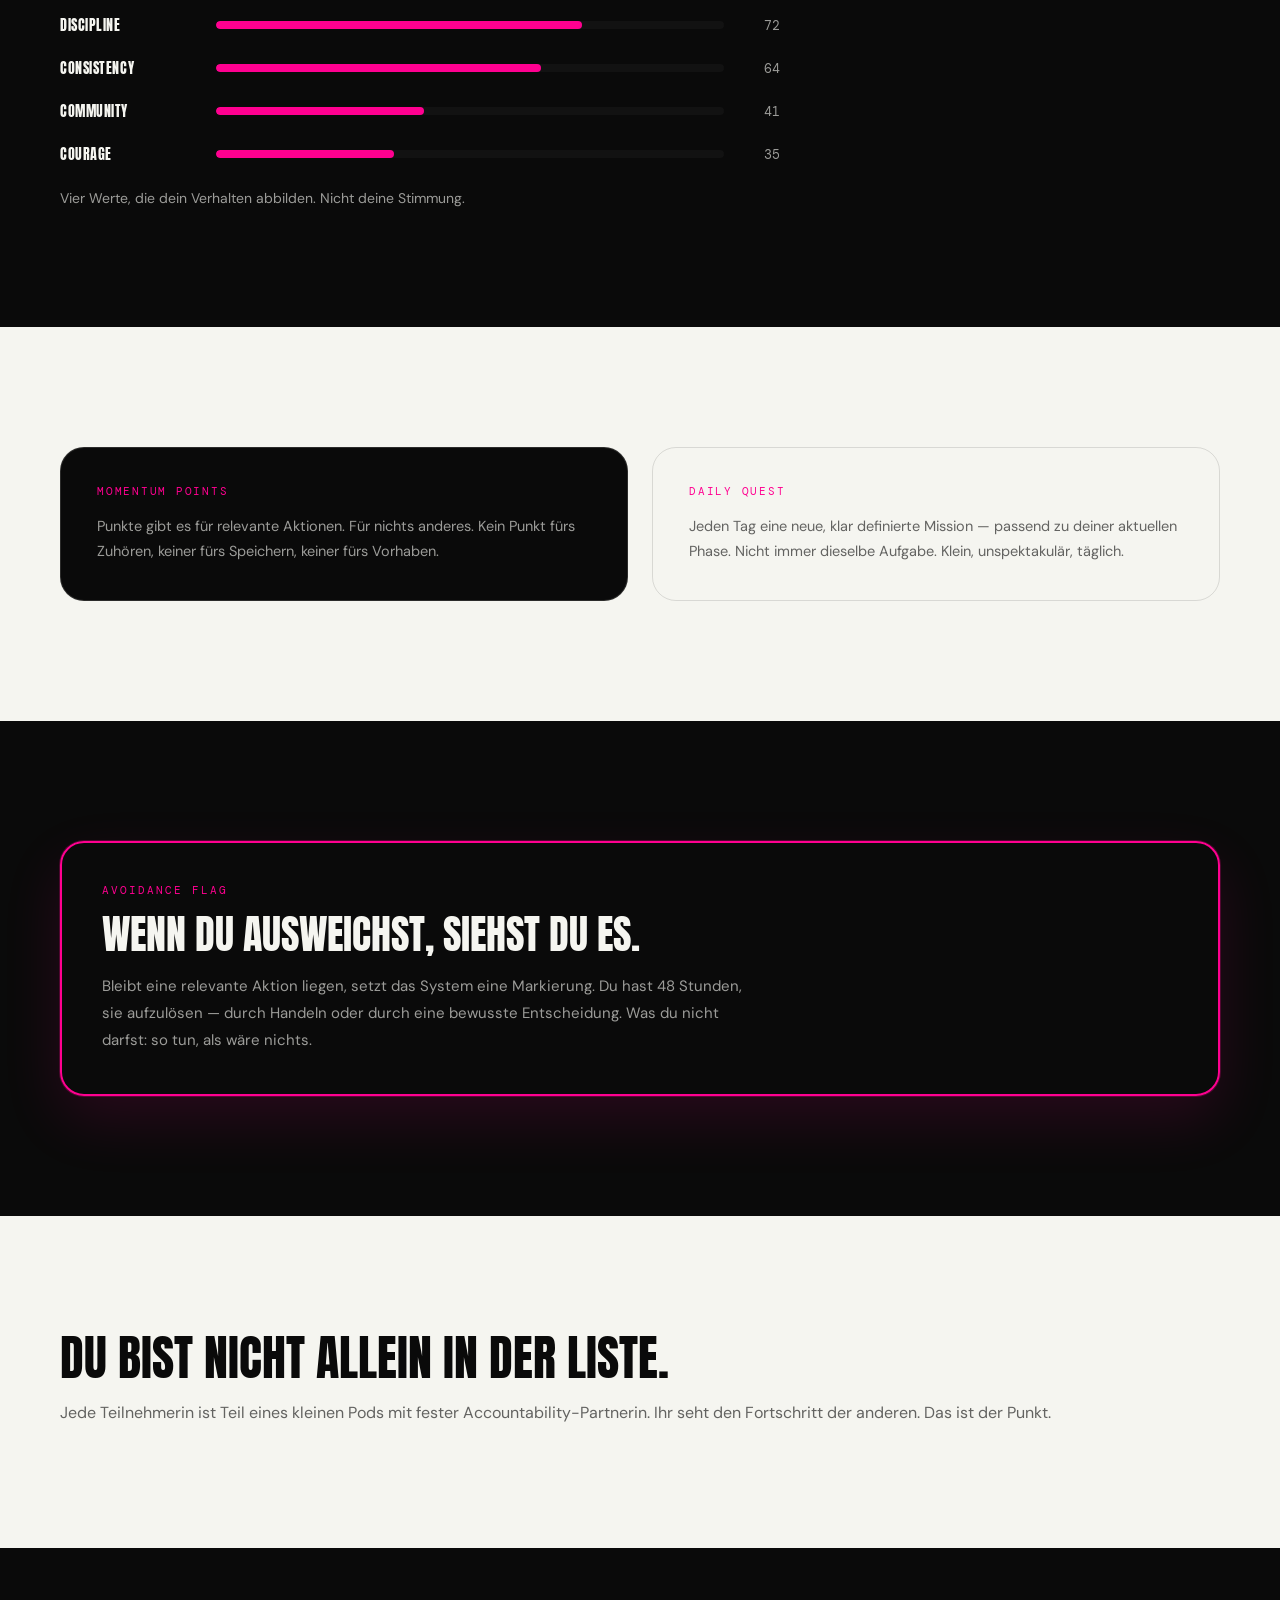
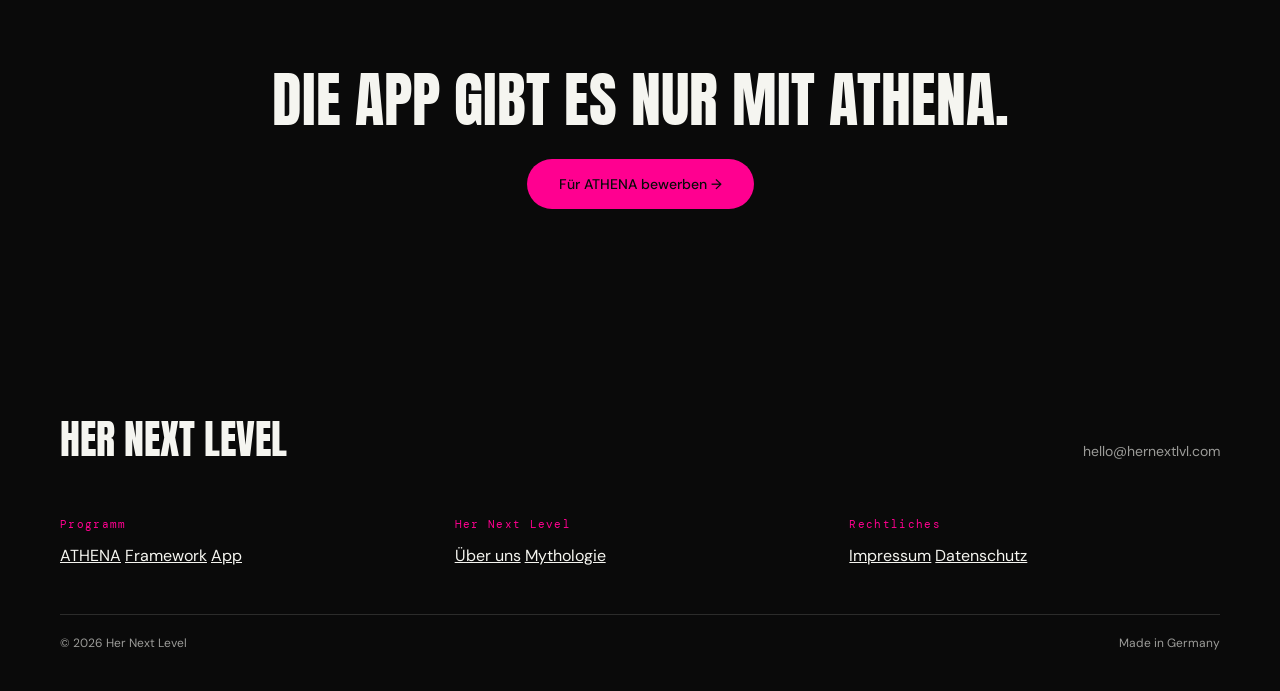
==== commit 2364cad9: "Fix Beta feedback batch: umlaut clipping, oversized section gaps, enlarge Moiren, remove Clarity sta" ====
--- a/app.html
+++ b/app.html
@@ -30,7 +30,7 @@
 
   h1,h2,h3,.headline {
     font-family:'Anton',sans-serif; text-transform:uppercase;
-    line-height:0.95; letter-spacing:-0.01em; font-weight:400;
+    line-height:0.95; letter-spacing:normal; font-weight:400; text-rendering:optimizeLegibility;
   }
   .headline { font-size:clamp(48px,6.5vw,104px); }
   .eyebrow {
@@ -247,7 +247,7 @@
       <span class="rank-item">B TRACTION</span>
     </div>
 
-    <p class="ranks-text reveal" style="padding-bottom:64px;">Ränge steigen kalenderwochenweise. Nicht durch Anwesenheit, sondern durch erreichte Gates. Wer ein Gate nicht schafft, bleibt — und bekommt Klarheit darüber, woran es lag.</p>
+    <p class="ranks-text reveal" style="padding-bottom:64px;">Die Buchstaben sind Ränge, keine Noten — eine Skala, auf der du dich hocharbeitest, von E bis B. Ränge steigen kalenderwochenweise. Nicht durch Anwesenheit, sondern durch erreichte Gates. Wer ein Gate nicht schafft, bleibt und bekommt Klarheit darüber, woran es lag.</p>
   </div>
 </section>
 
@@ -271,17 +271,12 @@
         <span class="stat-bar-value">41</span>
       </div>
       <div class="stat-bar-row">
-        <span class="stat-bar-name">Clarity</span>
-        <div class="stat-bar-track"><div class="stat-bar-fill" data-value="58"></div></div>
-        <span class="stat-bar-value">58</span>
-      </div>
-      <div class="stat-bar-row">
         <span class="stat-bar-name">Courage</span>
         <div class="stat-bar-track"><div class="stat-bar-fill" data-value="35"></div></div>
         <span class="stat-bar-value">35</span>
       </div>
     </div>
-    <p class="stats-subtitle reveal">Fünf Werte, die dein Verhalten abbilden. Nicht deine Stimmung.</p>
+    <p class="stats-subtitle reveal">Vier Werte, die dein Verhalten abbilden. Nicht deine Stimmung.</p>
   </div>
 </section>
 
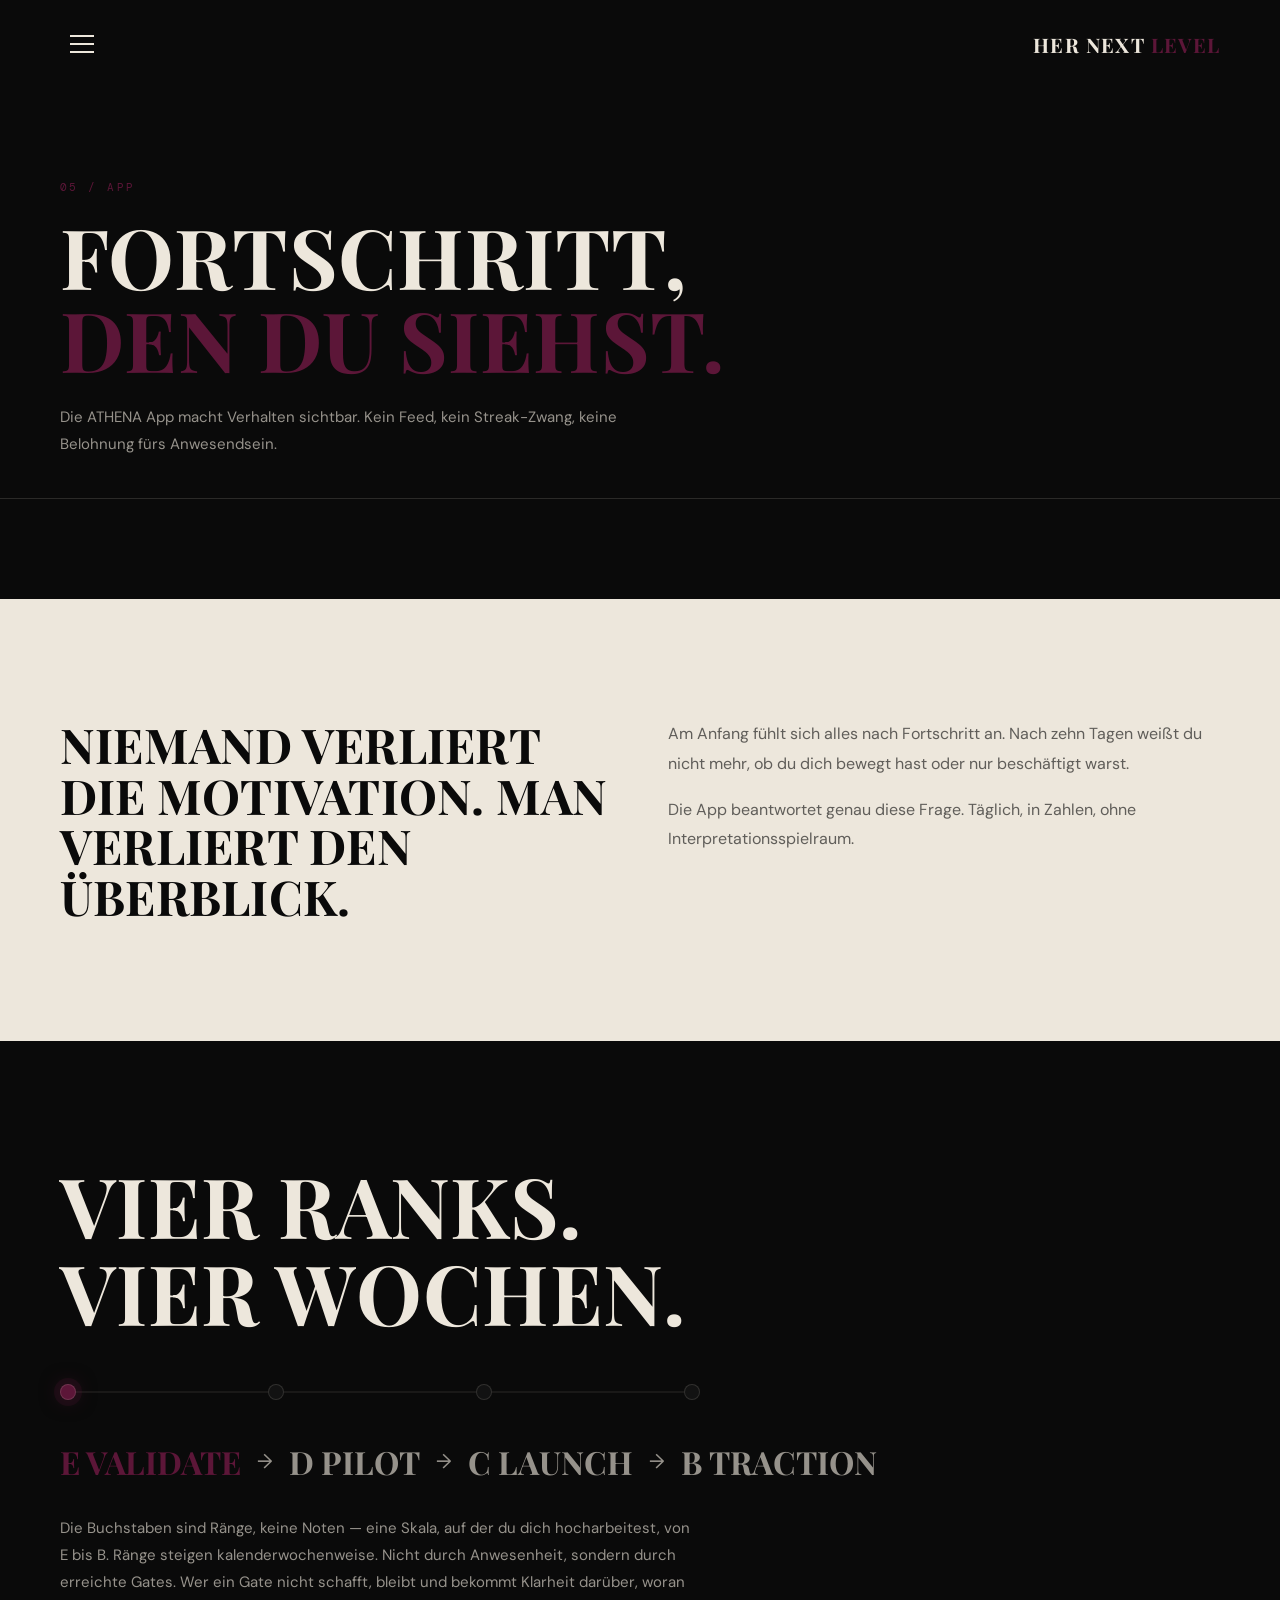
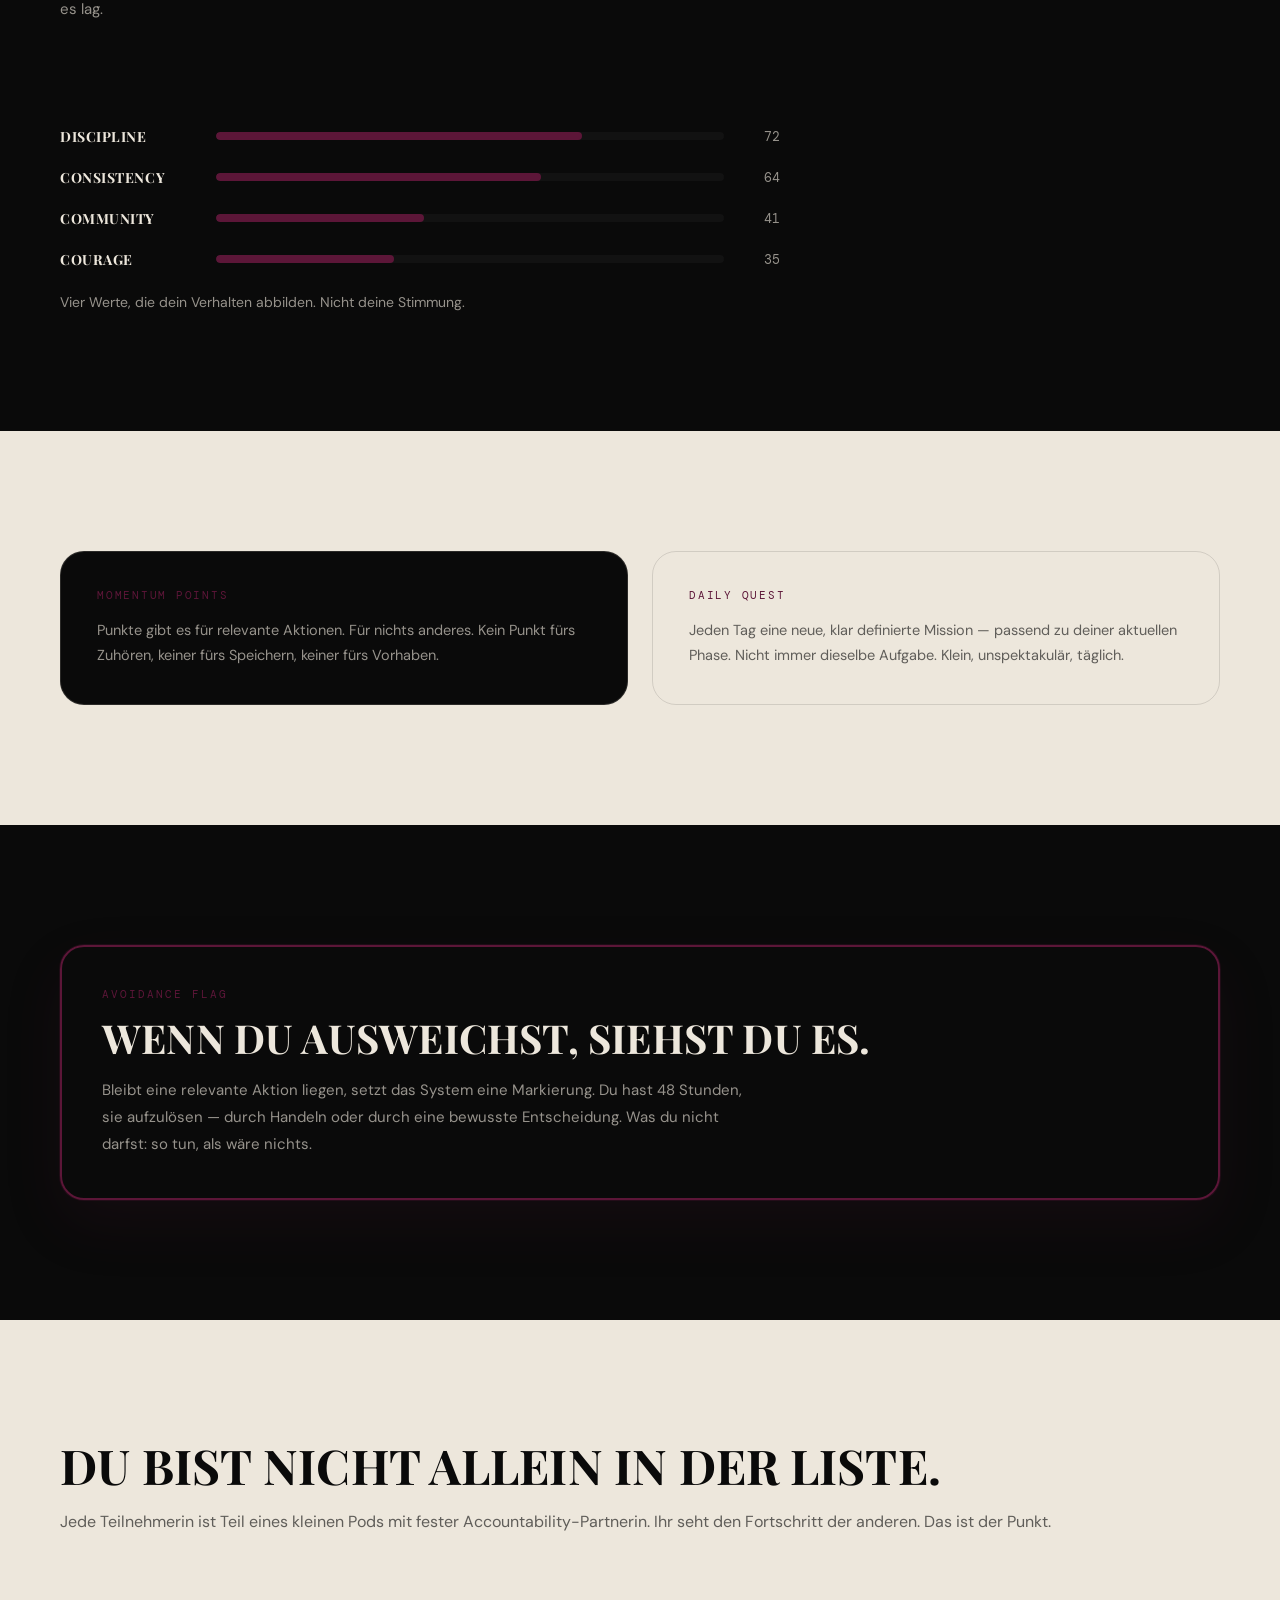
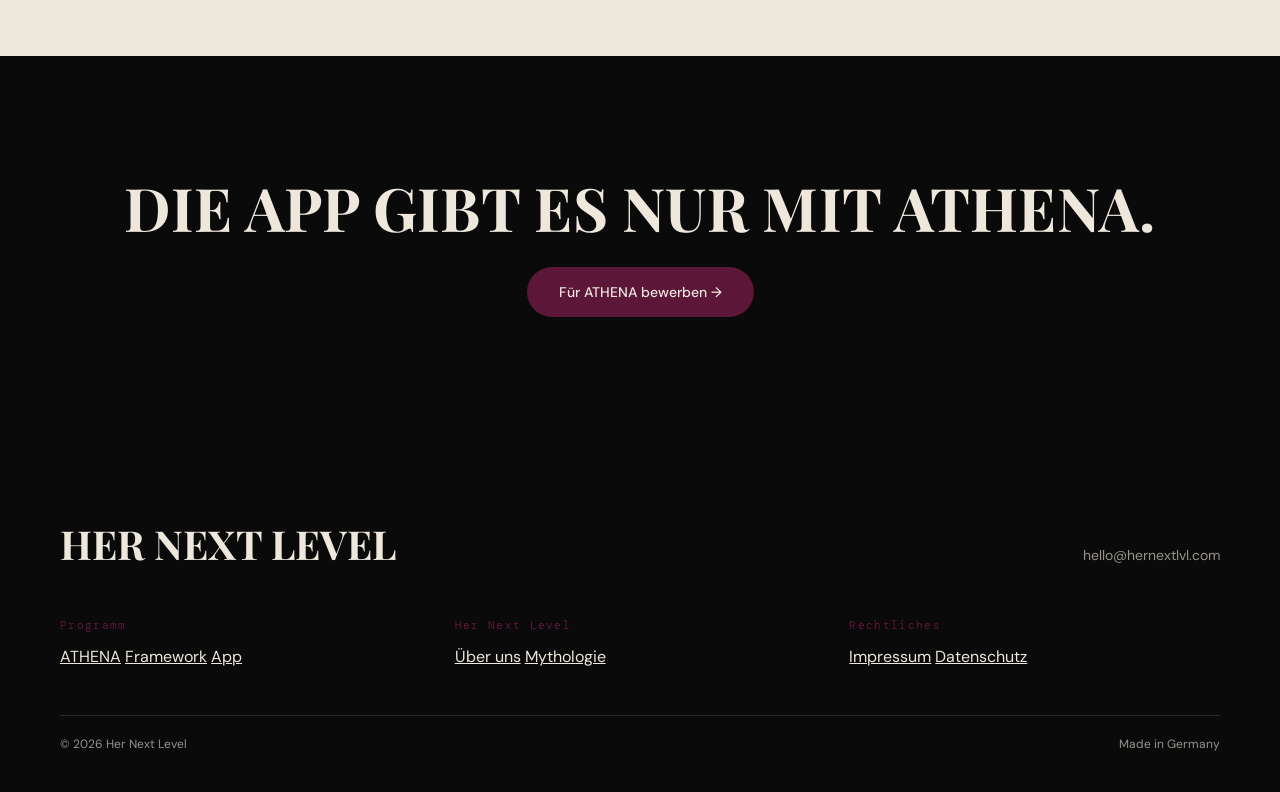
==== commit 12105de3: "Rebrand to bordeaux/ivory palette with elegant serif headlines Replaces the pink/cream palette with " ====
--- a/app.html
+++ b/app.html
@@ -4,18 +4,19 @@
 <meta charset="UTF-8">
 <meta name="viewport" content="width=device-width, initial-scale=1.0">
 <title>App — Her Next Level</title>
+<link rel="icon" type="image/png" href="assets/images/favicon.png">
 <meta name="description" content="Die ATHENA App macht Verhalten sichtbar. Kein Feed, kein Streak-Zwang, keine Belohnung fürs Anwesendsein.">
 <link rel="preconnect" href="https://fonts.googleapis.com">
-<link href="https://fonts.googleapis.com/css2?family=Anton&family=DM+Sans:wght@400;500;700&family=DM+Mono:wght@400;500&display=swap" rel="stylesheet">
+<link href="https://fonts.googleapis.com/css2?family=Playfair+Display:wght@500;600;700;800&family=DM+Sans:wght@400;500;700&family=DM+Mono:wght@400;500&display=swap" rel="stylesheet">
 <style>
   :root {
-    --pink:      #FF0090;
+    --pink:      #5C1638;
     --black:     #0A0A0A;
-    --cream:     #F5F5F0;
+    --cream:     #EDE7DC;
     --card-dark: #121212;
-    --line-dark: rgba(245,245,240,0.14);
+    --line-dark: rgba(237,231,220,0.14);
     --line-light:rgba(10,10,10,0.12);
-    --muted-dark: rgba(245,245,240,0.62);
+    --muted-dark: rgba(237,231,220,0.62);
     --muted-light:rgba(10,10,10,0.62);
   }
   * { margin:0; padding:0; box-sizing:border-box; }
@@ -29,8 +30,8 @@
   @media (max-width:640px) { .container { padding:0 24px; } }
 
   h1,h2,h3,.headline {
-    font-family:'Anton',sans-serif; text-transform:uppercase;
-    line-height:0.95; letter-spacing:normal; font-weight:400; text-rendering:optimizeLegibility;
+    font-family:'Playfair Display',serif; text-transform:uppercase;
+    line-height:1.05; letter-spacing:0.005em; font-weight:700; text-rendering:optimizeLegibility;
   }
   .headline { font-size:clamp(48px,6.5vw,104px); }
   .eyebrow {
@@ -54,7 +55,7 @@
   .site-nav-v2 { position:fixed; top:0; left:0; right:0; z-index:1000; padding:22px 0; transition:background .3s, border-color .3s; border-bottom:1px solid transparent; }
   .site-nav-v2 .container { display:flex; align-items:center; justify-content:space-between; }
   .site-nav-v2.scrolled { background:rgba(10,10,10,0.92); backdrop-filter:blur(12px); border-color:var(--line-dark); }
-  .nav-logo-v2 { font-family:'Anton',sans-serif; font-size:20px; letter-spacing:0.06em; text-transform:uppercase; color:var(--cream); text-decoration:none; }
+  .nav-logo-v2 { font-family:'Playfair Display',serif; font-weight:700; font-size:20px; letter-spacing:0.06em; text-transform:uppercase; color:var(--cream); text-decoration:none; }
   .nav-logo-v2 .pink { color:var(--pink); }
 
   .burger-btn { width:44px; height:44px; display:flex; align-items:center; justify-content:center; flex-direction:column; gap:6px; background:none; border:none; cursor:pointer; position:relative; z-index:1002; }
@@ -74,7 +75,7 @@
 
   .nav-overlay-links { display:flex; flex-direction:column; gap:6px; }
   .nav-overlay-links a {
-    font-family:'Anton',sans-serif; font-size:clamp(36px,6vw,68px); text-transform:uppercase;
+    font-family:'Playfair Display',serif; font-weight:700; font-size:clamp(36px,6vw,68px); text-transform:uppercase;
     color:var(--cream); text-decoration:none; position:relative; display:inline-flex; align-items:baseline; gap:16px;
     width:fit-content; opacity:0; transform:translateY(20px); transition:opacity .3s ease, transform .3s ease, color .2s ease;
   }
@@ -95,7 +96,7 @@
   .nav-overlay-meta a { color:var(--muted-dark); text-decoration:none; }
   .nav-overlay-meta a:hover { color:var(--cream); }
   .nav-overlay-cta {
-    display:inline-flex; align-items:center; gap:8px; background:var(--pink); color:var(--black);
+    display:inline-flex; align-items:center; gap:8px; background:var(--pink); color:var(--cream);
     border-radius:999px; padding:14px 26px; font-size:14px; font-weight:500; text-decoration:none; white-space:nowrap;
   }
   @media (max-width:640px) { .nav-overlay-foot { flex-direction:column; align-items:stretch; } .nav-overlay-cta { justify-content:center; } }
@@ -105,7 +106,7 @@
   /* ============ FOOTER V2 ============ */
   footer.site-footer-v2 { background:var(--black); color:var(--cream); padding:80px 0 40px; }
   .footer-row1 { display:flex; justify-content:space-between; align-items:baseline; flex-wrap:wrap; gap:16px; margin-bottom:48px; }
-  .footer-brand-v2 { font-family:'Anton',sans-serif; font-size:clamp(28px,4vw,40px); text-transform:uppercase; }
+  .footer-brand-v2 { font-family:'Playfair Display',serif; font-weight:700; font-size:clamp(28px,4vw,40px); text-transform:uppercase; }
   .footer-email-v2 { font-size:14px; color:var(--muted-dark); }
   .footer-cols { display:grid; grid-template-columns:repeat(3,1fr); gap:24px; margin-bottom:48px; }
   @media (max-width:700px) { .footer-cols { grid-template-columns:1fr; gap:32px; } }
@@ -118,7 +119,7 @@
   /* ============ PAGE HEADER ============ */
   .page-header { padding:180px 0 100px; background:var(--black); color:var(--cream); }
   @media (max-width:640px) { .page-header { padding:140px 0 64px; } }
-  .page-header .headline { margin-bottom:24px; line-height:0.78; }
+  .page-header .headline { margin-bottom:24px; line-height:1.0; }
   .page-header .headline .pink { color:var(--pink); }
   .page-header-sub { font-size:15px; line-height:1.8; color:var(--muted-dark); max-width:560px; margin-bottom:40px; }
   .page-header-line { height:1px; background:var(--line-dark); }
@@ -135,10 +136,10 @@
     content:''; position:absolute; top:50%; left:8px; right:8px; height:1px; background:var(--line-dark); transform:translateY(-50%); z-index:0;
   }
   .ranks-dot { width:16px; height:16px; border-radius:50%; background:var(--card-dark); border:1px solid var(--line-dark); position:relative; z-index:1; }
-  .ranks-dot.active { background:var(--pink); box-shadow:0 0 0 6px rgba(255,0,144,.18), 0 0 20px rgba(255,0,144,.5); }
+  .ranks-dot.active { background:var(--pink); box-shadow:0 0 0 6px rgba(92,22,56,.18), 0 0 20px rgba(92,22,56,.5); }
 
   .ranks-row { display:flex; align-items:center; gap:16px; flex-wrap:wrap; margin-bottom:32px; }
-  .ranks-row .rank-item { font-family:'Anton',sans-serif; font-size:clamp(22px,3vw,32px); text-transform:uppercase; color:var(--muted-dark); }
+  .ranks-row .rank-item { font-family:'Playfair Display',serif; font-weight:700; font-size:clamp(22px,3vw,32px); text-transform:uppercase; color:var(--muted-dark); }
   .ranks-row .rank-item.active { color:var(--pink); }
   .ranks-row .rank-arrow { color:var(--muted-dark); font-size:20px; }
   .ranks-text { font-size:15px; line-height:1.8; color:var(--muted-dark); max-width:640px; }
@@ -146,7 +147,7 @@
   .stats-bars { display:flex; flex-direction:column; gap:22px; max-width:720px; margin:40px 0 24px; }
   .stat-bar-row { display:grid; grid-template-columns:140px 1fr 40px; align-items:center; gap:16px; }
   @media (max-width:600px) { .stat-bar-row { grid-template-columns:100px 1fr 32px; } }
-  .stat-bar-name { font-family:'Anton',sans-serif; font-size:14px; letter-spacing:0.04em; text-transform:uppercase; color:var(--cream); }
+  .stat-bar-name { font-family:'Playfair Display',serif; font-weight:700; font-size:14px; letter-spacing:0.04em; text-transform:uppercase; color:var(--cream); }
   .stat-bar-track { height:8px; background:var(--card-dark); border-radius:999px; overflow:hidden; }
   .stat-bar-fill { height:100%; width:0%; background:var(--pink); border-radius:999px; transition:width 1.1s cubic-bezier(.2,.7,.2,1); }
   .stat-bar-value { font-family:'DM Mono',monospace; font-size:13px; color:var(--muted-dark); text-align:right; }
@@ -158,15 +159,15 @@
   .mq-label { font-family:'DM Mono',monospace; font-size:11px; letter-spacing:0.16em; text-transform:uppercase; color:var(--pink); margin-bottom:16px; }
   .mq-text { font-size:14.5px; line-height:1.75; color:var(--muted-light); }
 
-  .flag-box { border:2px solid var(--pink); border-radius:24px; padding:40px; box-shadow:0 0 0 1px rgba(255,0,144,.25), 0 24px 60px rgba(255,0,144,.12); }
+  .flag-box { border:2px solid var(--pink); border-radius:24px; padding:40px; box-shadow:0 0 0 1px rgba(92,22,56,.25), 0 24px 60px rgba(92,22,56,.12); }
   .flag-label { font-family:'DM Mono',monospace; font-size:11px; letter-spacing:0.18em; text-transform:uppercase; color:var(--pink); margin-bottom:16px; }
-  .flag-title { font-family:'Anton',sans-serif; font-size:clamp(26px,4vw,40px); text-transform:uppercase; margin-bottom:18px; line-height:1.05; }
+  .flag-title { font-family:'Playfair Display',serif; font-weight:700; font-size:clamp(26px,4vw,40px); text-transform:uppercase; margin-bottom:18px; line-height:1.05; }
   .flag-text { font-size:15px; line-height:1.8; color:var(--muted-dark); max-width:640px; }
 
   .closer-dark { text-align:center; }
-  .closer-dark-title { font-family:'Anton',sans-serif; font-size:clamp(30px,5.5vw,60px); text-transform:uppercase; margin-bottom:28px; line-height:1.05; }
+  .closer-dark-title { font-family:'Playfair Display',serif; font-weight:700; font-size:clamp(30px,5.5vw,60px); text-transform:uppercase; margin-bottom:28px; line-height:1.05; }
   .closer-dark-btn {
-    display:inline-flex; align-items:center; gap:8px; background:var(--pink); color:var(--black);
+    display:inline-flex; align-items:center; gap:8px; background:var(--pink); color:var(--cream);
     border-radius:999px; padding:16px 32px; font-size:14px; font-weight:500; text-decoration:none; transition:opacity .2s;
   }
   .closer-dark-btn:hover { opacity:0.85; }
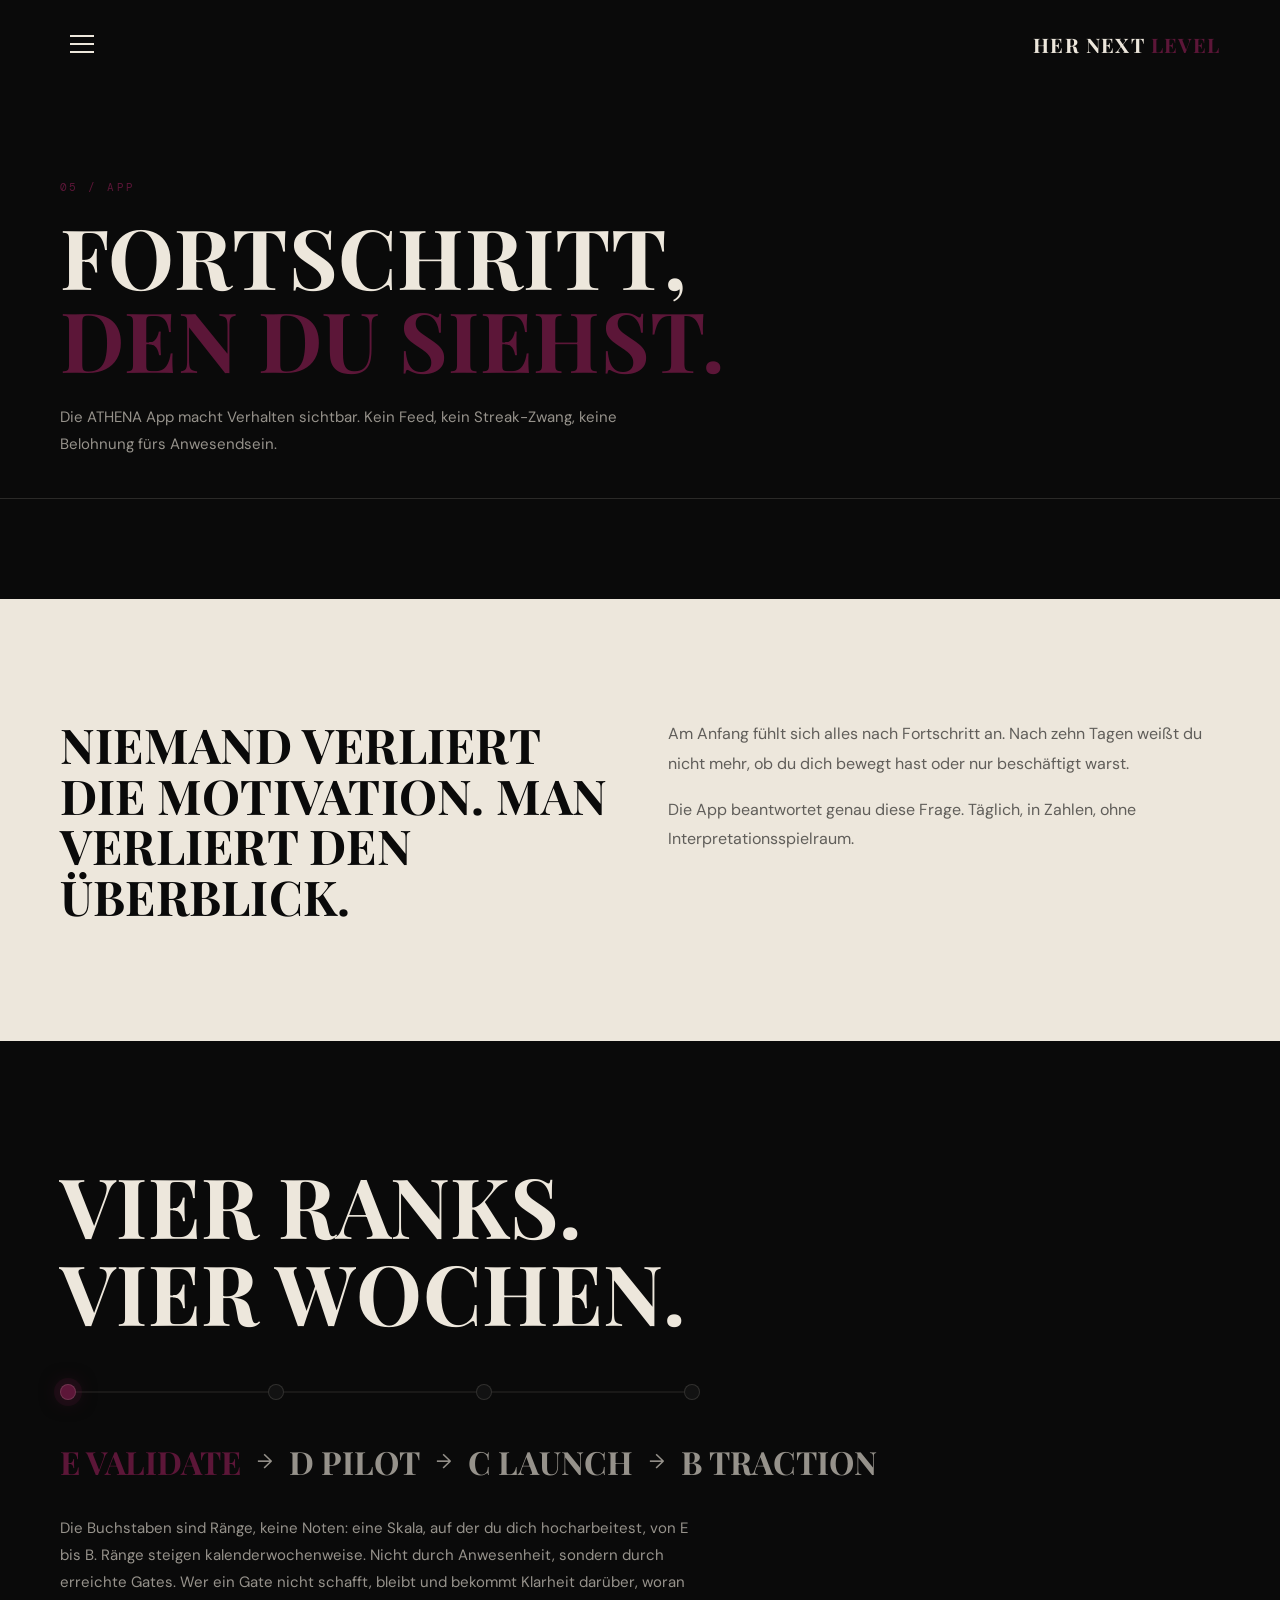
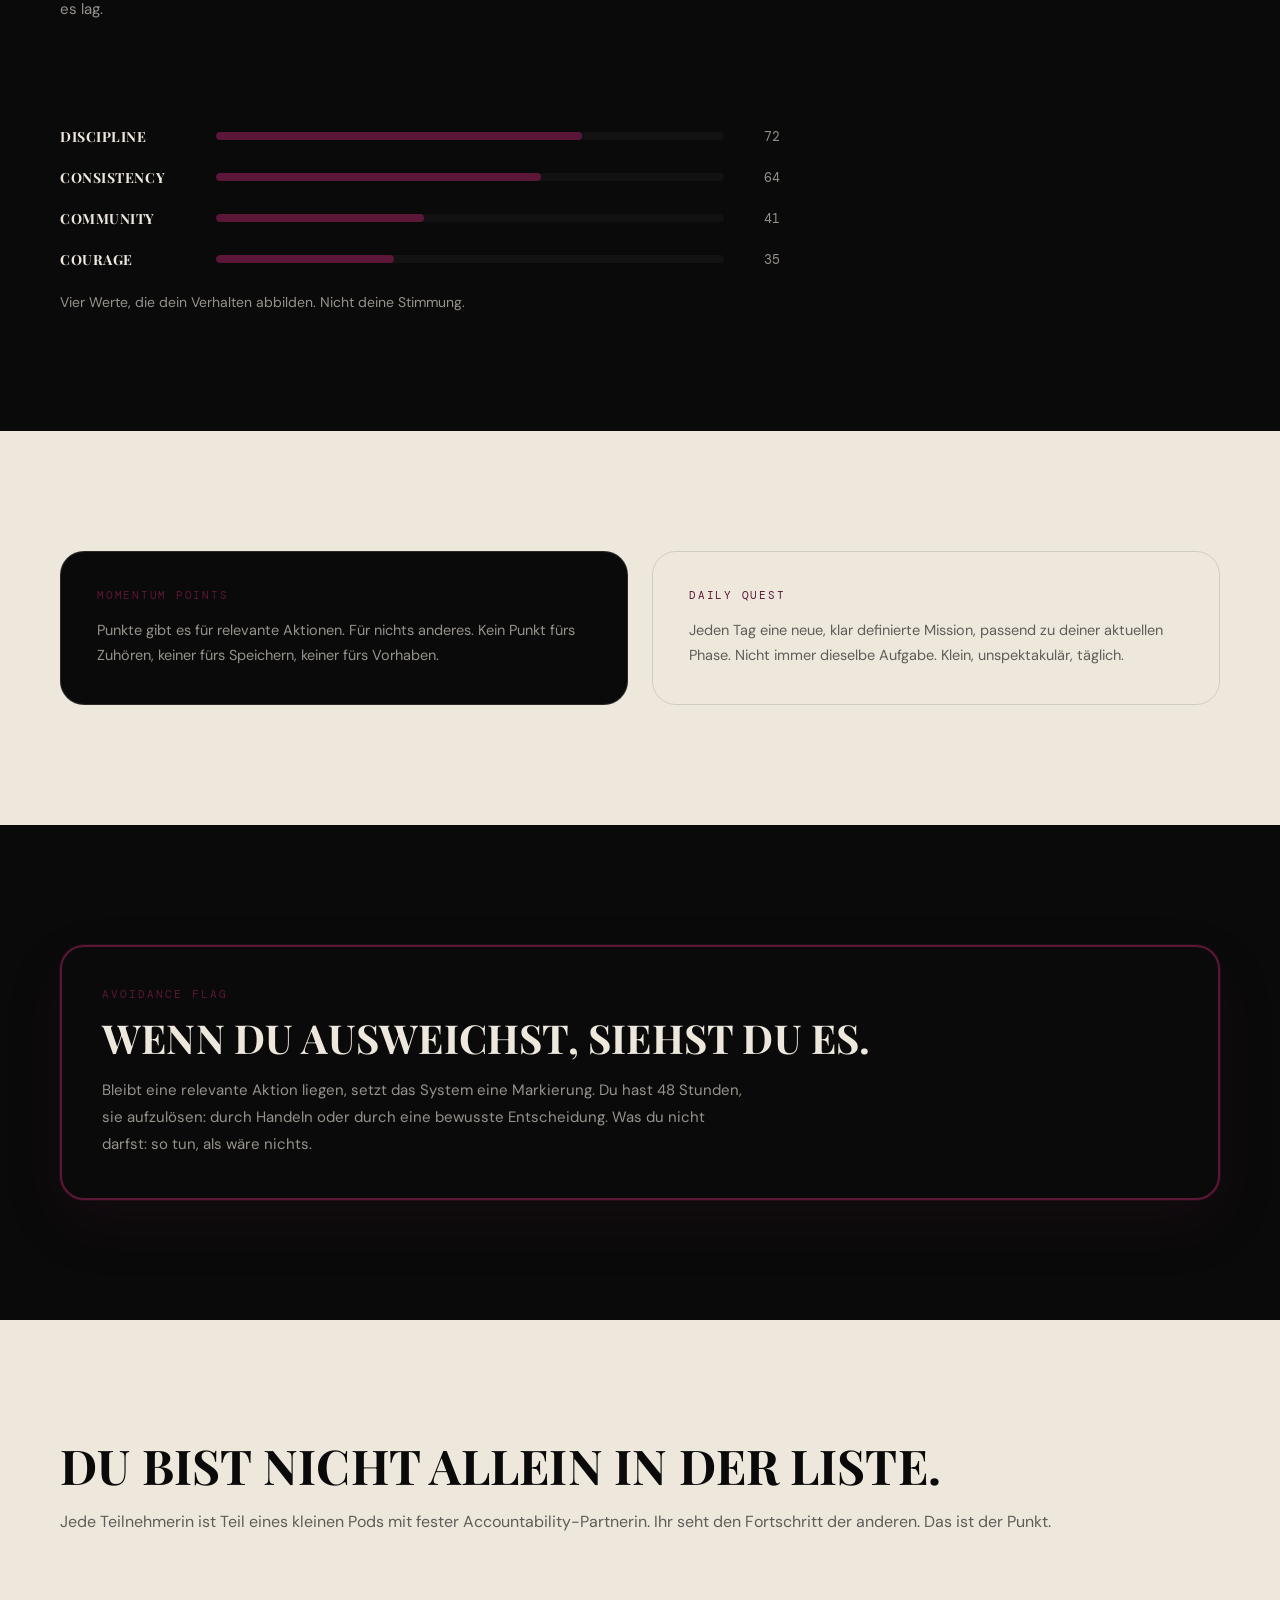
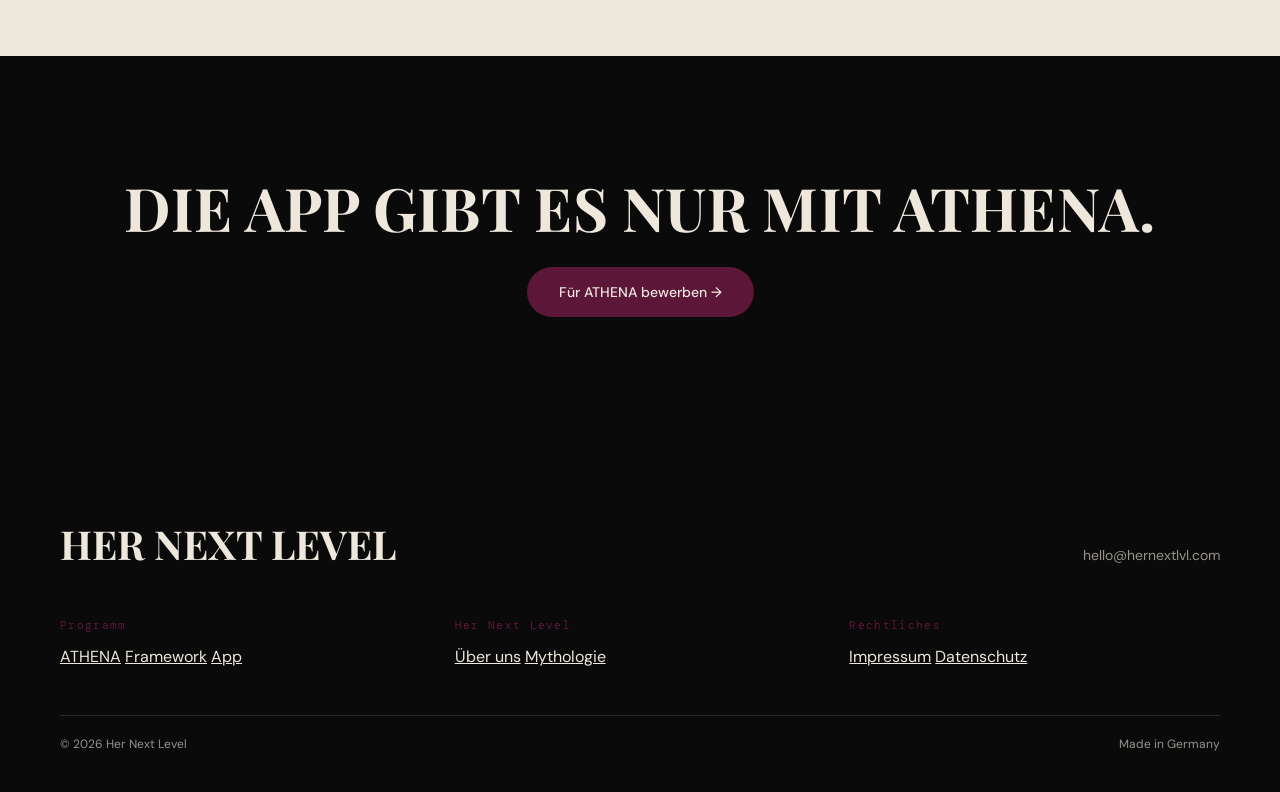
==== commit 82bc9631: "Fix mobile overflow from serif rebrand and remove all em-dashes The Playfair Display headline swap l" ====
--- a/app.html
+++ b/app.html
@@ -3,7 +3,7 @@
 <head>
 <meta charset="UTF-8">
 <meta name="viewport" content="width=device-width, initial-scale=1.0">
-<title>App — Her Next Level</title>
+<title>App · Her Next Level</title>
 <link rel="icon" type="image/png" href="assets/images/favicon.png">
 <meta name="description" content="Die ATHENA App macht Verhalten sichtbar. Kein Feed, kein Streak-Zwang, keine Belohnung fürs Anwesendsein.">
 <link rel="preconnect" href="https://fonts.googleapis.com">
@@ -32,8 +32,10 @@
   h1,h2,h3,.headline {
     font-family:'Playfair Display',serif; text-transform:uppercase;
     line-height:1.05; letter-spacing:0.005em; font-weight:700; text-rendering:optimizeLegibility;
+    overflow-wrap:break-word;
   }
   .headline { font-size:clamp(48px,6.5vw,104px); }
+  @media (max-width:640px) { .headline { font-size:clamp(38px,9vw,64px); } }
   .eyebrow {
     font-family:'DM Mono',monospace; font-size:11px; letter-spacing:0.22em;
     text-transform:uppercase; color:var(--pink);
@@ -127,7 +129,7 @@
   /* ============ PAGE-SPECIFIC ============ */
   .app-grid { display:grid; grid-template-columns:1fr 1fr; gap:56px; align-items:start; }
   @media (max-width:900px) { .app-grid { grid-template-columns:1fr; gap:32px; } }
-  .app-headline-light { font-size:clamp(30px,4.2vw,48px); color:var(--black); }
+  .app-headline-light { font-size:clamp(30px,4.2vw,48px); color:var(--black); min-width:0; }
   .app-copy { font-size:16px; line-height:1.85; color:var(--muted-light); }
   .app-copy p + p { margin-top:16px; }
 
@@ -248,7 +250,7 @@
       <span class="rank-item">B TRACTION</span>
     </div>
 
-    <p class="ranks-text reveal" style="padding-bottom:64px;">Die Buchstaben sind Ränge, keine Noten — eine Skala, auf der du dich hocharbeitest, von E bis B. Ränge steigen kalenderwochenweise. Nicht durch Anwesenheit, sondern durch erreichte Gates. Wer ein Gate nicht schafft, bleibt und bekommt Klarheit darüber, woran es lag.</p>
+    <p class="ranks-text reveal" style="padding-bottom:64px;">Die Buchstaben sind Ränge, keine Noten: eine Skala, auf der du dich hocharbeitest, von E bis B. Ränge steigen kalenderwochenweise. Nicht durch Anwesenheit, sondern durch erreichte Gates. Wer ein Gate nicht schafft, bleibt und bekommt Klarheit darüber, woran es lag.</p>
   </div>
 </section>
 
@@ -291,7 +293,7 @@
       </div>
       <div class="mq-card">
         <p class="mq-label">Daily Quest</p>
-        <p class="mq-text">Jeden Tag eine neue, klar definierte Mission — passend zu deiner aktuellen Phase. Nicht immer dieselbe Aufgabe. Klein, unspektakulär, täglich.</p>
+        <p class="mq-text">Jeden Tag eine neue, klar definierte Mission, passend zu deiner aktuellen Phase. Nicht immer dieselbe Aufgabe. Klein, unspektakulär, täglich.</p>
       </div>
     </div>
   </div>
@@ -303,7 +305,7 @@
     <div class="flag-box reveal">
       <p class="flag-label">Avoidance Flag</p>
       <h2 class="flag-title">Wenn du ausweichst, siehst du es.</h2>
-      <p class="flag-text">Bleibt eine relevante Aktion liegen, setzt das System eine Markierung. Du hast 48 Stunden, sie aufzulösen — durch Handeln oder durch eine bewusste Entscheidung. Was du nicht darfst: so tun, als wäre nichts.</p>
+      <p class="flag-text">Bleibt eine relevante Aktion liegen, setzt das System eine Markierung. Du hast 48 Stunden, sie aufzulösen: durch Handeln oder durch eine bewusste Entscheidung. Was du nicht darfst: so tun, als wäre nichts.</p>
     </div>
   </div>
 </section>
